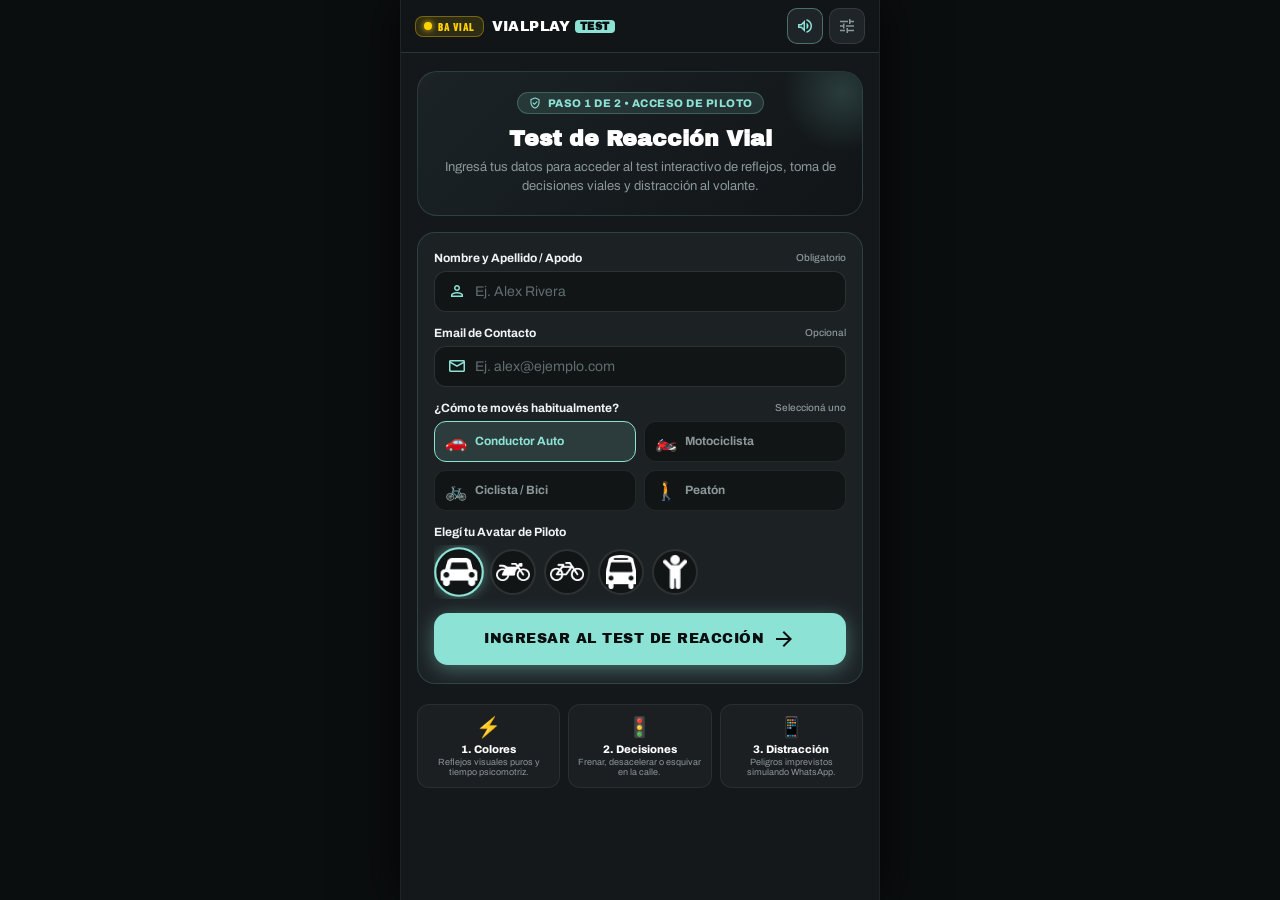
==== index.html @ 7b0d7db2 "feat: Mobile-first app, login screen requirement, and Ruleta Vial reaction test" ====
﻿<!DOCTYPE html>
<html lang="es">
<head>
  <meta charset="UTF-8">
  <meta name="viewport" content="width=device-width, initial-scale=1.0, maximum-scale=1.0, user-scalable=no, viewport-fit=cover">
  <meta name="apple-mobile-web-app-capable" content="yes">
  <meta name="apple-mobile-web-app-status-bar-style" content="black-translucent">
  <meta name="theme-color" content="#0b0e0f">
  <title>VialPlay - Test de Tiempo de Reacción | GCBA</title>
  <meta name="description" content="Test de tiempo de reacción para celulares. Evalúa tus reflejos viales, decisiones y efecto de distracciones con el celular. Seguridad Vial BA.">

  <!-- Google Fonts & Material Symbols -->
  <link rel="preconnect" href="https://fonts.googleapis.com">
  <link rel="preconnect" href="https://fonts.gstatic.com" crossorigin>
  <link href="https://fonts.googleapis.com/css2?family=Archivo+Black&family=Archivo:wght@400;600;700;800;900&family=Barlow+Condensed:wght@700;800;900&display=swap" rel="stylesheet">
  <link href="https://fonts.googleapis.com/css2?family=Material+Symbols+Outlined:opsz,wght,FILL,GRAD@20..48,100..700,0..1,-50..200" rel="stylesheet">

  <link rel="stylesheet" href="style.css">
</head>
<body>

  <!-- MOBILE APP SHELL WRAPPER -->
  <div class="mobile-app-wrapper">

    <!-- INSTITUTIONAL APP HEADER -->
    <header class="app-header">
      <div class="header-inner">
        <!-- Brand & GCBA Indicator -->
        <div class="brand-group">
          <div class="gcba-mini-badge" title="Gobierno de la Ciudad de Buenos Aires">
            <span class="gcba-yellow-dot"></span>
            <span class="gcba-text">BA VIAL</span>
          </div>
          <div class="brand-title">
            <span>VIALPLAY</span>
            <span class="brand-tag">TEST</span>
          </div>
        </div>

        <!-- Header Actions -->
        <div class="header-actions">
          <!-- Player Chip (Visible once logged in) -->
          <div class="player-status-chip" id="header-player-chip" title="Cambiar Piloto / Cerrar Sesión">
            <img src="assets/brand/icon_auto.png" alt="Avatar" class="player-chip-avatar" id="header-player-avatar" onerror="this.src='data:image/svg+xml;utf8,<svg xmlns=\'http://www.w3.org/2000/svg\' viewBox=\'0 0 24 24\' fill=\'%238DE2D6\'><path d=\'M12 12c2.21 0 4-1.79 4-4s-1.79-4-4-4-4 1.79-4 4 1.79 4 4 4zm0 2c-2.67 0-8 1.34-8 4v2h16v-2c0-2.66-5.33-4-8-4z\'/></svg>'">
            <span class="player-chip-name" id="header-player-name">Piloto</span>
            <span class="material-symbols-outlined" style="font-size:14px;color:var(--accent-cyan);">swap_horiz</span>
          </div>

          <!-- Sound Toggle -->
          <button type="button" class="header-icon-btn active-sound" id="btn-toggle-sound" title="Alternar Sonido" aria-label="Alternar Sonido">
            <span class="material-symbols-outlined" id="sound-icon-symbol" style="font-size:20px;">volume_up</span>
          </button>

          <!-- Admin Key Button -->
          <button type="button" class="header-icon-btn" id="btn-open-admin" title="Panel Administrador" aria-label="Panel Administrador">
            <span class="material-symbols-outlined" style="font-size:20px;">tune</span>
          </button>
        </div>
      </div>
    </header>

    <!-- VIEWPORT CONTENT WITH SECTIONS -->
    <main class="screens-viewport">

      <!-- ===============================================================
           SECCIÓN 1: LOGIN Y ACCESO DE PARTICIPANTE
           =============================================================== -->
      <section id="screen-login" class="screen-section active">
        <div class="login-screen-wrap">

          <!-- Hero Presentation Card -->
          <div class="login-hero-card">
            <div class="step-indicator">
              <span class="material-symbols-outlined" style="font-size:14px;">verified_user</span>
              <span>Paso 1 de 2 • Acceso de Piloto</span>
            </div>
            <h1 class="login-title">Test de Reacción Vial</h1>
            <p class="login-subtitle">
              Ingresá tus datos para acceder al test interactivo de reflejos, toma de decisiones viales y distracción al volante.
            </p>
          </div>

          <!-- Login Form Card -->
          <form id="form-login" class="login-form-card" onsubmit="event.preventDefault();">
            <!-- Full Name / Nickname -->
            <div class="input-block">
              <div class="input-label-row">
                <label for="input-player-name">Nombre y Apellido / Apodo</label>
                <span class="input-hint">Obligatorio</span>
              </div>
              <div class="input-box-wrap">
                <span class="material-symbols-outlined">person</span>
                <input type="text" id="input-player-name" class="text-input" placeholder="Ej. Alex Rivera" required maxlength="32" autocomplete="name">
              </div>
            </div>

            <!-- Email or Phone -->
            <div class="input-block">
              <div class="input-label-row">
                <label for="input-player-email">Email de Contacto</label>
                <span class="input-hint">Opcional</span>
              </div>
              <div class="input-box-wrap">
                <span class="material-symbols-outlined">mail</span>
                <input type="email" id="input-player-email" class="text-input" placeholder="Ej. alex@ejemplo.com" autocomplete="email">
              </div>
            </div>

            <!-- Mobility Role Selector -->
            <div class="input-block">
              <div class="input-label-row">
                <span>¿Cómo te movés habitualmente?</span>
                <span class="input-hint">Seleccioná uno</span>
              </div>
              <div class="role-pills-grid" id="role-selector-grid">
                <button type="button" class="role-pill-btn active" data-role="Auto">
                  <span class="role-icon">🚗</span>
                  <span>Conductor Auto</span>
                </button>
                <button type="button" class="role-pill-btn" data-role="Moto">
                  <span class="role-icon">🏍️</span>
                  <span>Motociclista</span>
                </button>
                <button type="button" class="role-pill-btn" data-role="Bici">
                  <span class="role-icon">🚲</span>
                  <span>Ciclista / Bici</span>
                </button>
                <button type="button" class="role-pill-btn" data-role="Peatón">
                  <span class="role-icon">🚶</span>
                  <span>Peatón</span>
                </button>
              </div>
            </div>

            <!-- Avatar Selection -->
            <div class="input-block">
              <div class="input-label-row">
                <span>Elegí tu Avatar de Piloto</span>
              </div>
              <div class="avatar-selection-row" id="avatar-choices-wrap">
                <div class="avatar-choice-btn active" data-avatar="assets/brand/icon_auto.png">
                  <img src="assets/brand/icon_auto.png" alt="Auto" style="filter:brightness(0) invert(1);">
                </div>
                <div class="avatar-choice-btn" data-avatar="assets/brand/icon_moto.png">
                  <img src="assets/brand/icon_moto.png" alt="Moto" style="filter:brightness(0) invert(1);">
                </div>
                <div class="avatar-choice-btn" data-avatar="assets/brand/icon_bici.png">
                  <img src="assets/brand/icon_bici.png" alt="Bici" style="filter:brightness(0) invert(1);">
                </div>
                <div class="avatar-choice-btn" data-avatar="assets/brand/icon_colectivo.png">
                  <img src="assets/brand/icon_colectivo.png" alt="Bus" style="filter:brightness(0) invert(1);">
                </div>
                <div class="avatar-choice-btn" data-avatar="assets/brand/icon_peaton.png">
                  <img src="assets/brand/icon_peaton.png" alt="Peatón" style="filter:brightness(0) invert(1);">
                </div>
              </div>
            </div>

            <!-- Submit CTA -->
            <button type="submit" id="btn-submit-login" class="btn-login-submit">
              <span>INGRESAR AL TEST DE REACCIÓN</span>
              <span class="material-symbols-outlined">arrow_forward</span>
            </button>
          </form>

          <!-- 3 Pedagogical Features Highlight -->
          <div class="login-feature-boxes">
            <div class="feature-box">
              <div class="feat-icon">⚡</div>
              <div class="feat-title">1. Colores</div>
              <div class="feat-desc">Reflejos visuales puros y tiempo psicomotriz.</div>
            </div>
            <div class="feature-box">
              <div class="feat-icon">🚦</div>
              <div class="feat-title">2. Decisiones</div>
              <div class="feat-desc">Frenar, desacelerar o esquivar en la calle.</div>
            </div>
            <div class="feature-box">
              <div class="feat-icon">📱</div>
              <div class="feat-title">3. Distracción</div>
              <div class="feat-desc">Peligros imprevistos simulando WhatsApp.</div>
            </div>
          </div>

        </div>
      </section>

      <!-- ===============================================================
           SECCIÓN 2: TEST DE TIEMPO DE REACCIÓN (SISTEMA DE RULETA VIAL)
           (ACCESO RECIÉN DESPUÉS DE LOGUEARSE)
           =============================================================== -->
      <section id="screen-test" class="screen-section">
        <div class="test-screen-wrap">

          <!-- Active Participant Strip -->
          <div class="active-player-strip">
            <div class="player-info-left">
              <img src="assets/brand/icon_auto.png" alt="Avatar" class="player-avatar-small" id="test-player-avatar">
              <div class="player-meta-block">
                <span class="player-meta-name" id="test-player-name">Alex Rivera</span>
                <span class="player-meta-role" id="test-player-role">Conductor Auto</span>
              </div>
            </div>
            <button type="button" class="btn-change-player" id="btn-logout" title="Cambiar Piloto o Cerrar Sesión">
              <span class="material-symbols-outlined" style="font-size:16px;">logout</span>
              <span>Salir</span>
            </button>
          </div>

          <!-- Level Tabs (3 Levels from Ruleta Vial) -->
          <div class="level-selector-wrap" id="level-selector-wrap">
            <button type="button" class="level-tab-btn active" id="tab-lvl-1" data-level="1">
              <span class="material-symbols-outlined" style="font-size:16px;">palette</span>
              <span>1. Colores</span>
            </button>
            <button type="button" class="level-tab-btn" id="tab-lvl-2" data-level="2">
              <span class="material-symbols-outlined" style="font-size:16px;">traffic</span>
              <span>2. Decisiones</span>
            </button>
            <button type="button" class="level-tab-btn" id="tab-lvl-3" data-level="3">
              <span class="material-symbols-outlined" style="font-size:16px;">smartphone</span>
              <span>3. Distracción</span>
            </button>
          </div>

          <!-- Status Bar & Progress Dots -->
          <div class="status-bar">
            <div class="round-info">
              <span class="round-badge" id="round-badge">ESTÍMULO 1 / 5</span>
              <span id="round-state-text" style="color:var(--text-muted)">Tocá para iniciar</span>
            </div>
            <div class="dots-wrap" id="dots-wrap">
              <!-- Indicators generated dynamically -->
            </div>
          </div>

          <!-- Central Stimulus Arena -->
          <div class="stimulus-card state-idle" id="stimulus-card">
            <!-- Countdown timeout progress fill -->
            <div class="card-timer-bar">
              <div class="card-timer-fill" id="card-timer-fill"></div>
            </div>

            <!-- Simulated WhatsApp / Phone Distraction Popup (Level 3) -->
            <div class="distraction-popup" id="distraction-popup">
              <div class="wa-icon">
                <span class="material-symbols-outlined">chat</span>
              </div>
              <div class="wa-content">
                <div class="wa-sender" id="wa-sender">WhatsApp • Mamá</div>
                <div class="wa-text" id="wa-text">"¿A qué hora llegás? ¡Avisame cuando salgas!"</div>
              </div>
            </div>

            <!-- Category Badge -->
            <div class="stimulus-category-badge" id="stimulus-cat-badge">
              <span class="material-symbols-outlined" style="font-size:15px;">touch_app</span>
              <span id="cat-badge-text">NIVEL 1: REFLEJOS CROMÁTICOS</span>
            </div>

            <!-- Visual Element Wrap (Orb, Sign, Traffic light) -->
            <div class="stimulus-visual-wrap" id="stimulus-visual">
              <div class="color-orb" style="background:#ff1744;box-shadow:0 0 25px #ff1744;"></div>
            </div>

            <!-- Title & Pedagogical Description -->
            <h2 class="stimulus-title" id="stimulus-title">TOCÁ PARA INICIAR</h2>
            <p class="stimulus-desc" id="stimulus-desc">
              Aparecerá un color sorpresa. Presioná el botón correspondiente lo más rápido posible.
            </p>

            <!-- Begin Button -->
            <button type="button" id="btn-start-game-cta" class="btn-start-cta">
              <span class="material-symbols-outlined" style="font-size:18px;">play_arrow</span>
              <span>COMENZAR NIVEL</span>
            </button>

            <!-- Live Millisecond Badge -->
            <div class="live-timer-badge" id="live-timer-badge">
              0.00 s
            </div>

            <!-- Immediate Feedback Message Banner -->
            <div class="feedback-banner" id="feedback-banner">
              <span class="material-symbols-outlined" style="font-size:18px;" id="feedback-icon">check_circle</span>
              <span id="feedback-text">¡Correcto!</span>
            </div>
          </div>

          <!-- 4 Large Mobile Action Buttons -->
          <div class="actions-grid" id="actions-grid">
            <!-- Injected dynamically per level -->
          </div>

          <!-- Final Results Card -->
          <div class="results-card" id="results-card">
            <div style="width:48px;height:48px;border-radius:50%;background:rgba(141,226,214,0.15);display:flex;align-items:center;justify-content:center;color:var(--accent-cyan);">
              <span class="material-symbols-outlined" style="font-size:28px;">military_tech</span>
            </div>

            <div>
              <div class="results-hero-val" id="res-avg-time">0.55 s</div>
              <div class="results-hero-label" id="res-title-mode">Tiempo Promedio de Reacción</div>
            </div>

            <div class="results-stats-grid">
              <div class="stat-mini-box">
                <div class="stat-mini-val" id="res-best-time" style="color:var(--accent-cyan);">0.42 s</div>
                <div class="stat-mini-lbl">Mejor Reacción</div>
              </div>
              <div class="stat-mini-box">
                <div class="stat-mini-val" id="res-accuracy" style="color:var(--accent-green);">5 / 5</div>
                <div class="stat-mini-lbl">Aciertos</div>
              </div>
              <div class="stat-mini-box">
                <div class="stat-mini-val" id="res-blind-dist" style="color:var(--accent-yellow);">6.1 m</div>
                <div class="stat-mini-lbl">Distancia a 40 km/h</div>
              </div>
            </div>

            <div class="results-advice-box">
              <span class="material-symbols-outlined" style="color:var(--accent-yellow);font-size:20px;flex-shrink:0;">lightbulb</span>
              <div id="res-advice-text">
                ¡Gran capacidad de respuesta! Mantener esta concentración en el tránsito urbano previene frenadas imprevistas y siniestros graves.
              </div>
            </div>

            <div class="results-actions-row">
              <button type="button" class="btn-replay-primary" id="btn-replay">
                <span class="material-symbols-outlined" style="font-size:18px;">refresh</span>
                <span>Reintentar Nivel</span>
              </button>
              <button type="button" class="btn-next-level" id="btn-next-level" style="display:none;">
                <span>Siguiente Nivel</span>
                <span class="material-symbols-outlined" style="font-size:18px;">arrow_forward</span>
              </button>
              <button type="button" class="btn-back-hub" id="btn-back-login">
                <span class="material-symbols-outlined" style="font-size:16px;">person</span>
                <span>Cambiar Piloto</span>
              </button>
            </div>
          </div>

          <!-- Blind Distance Traveled Matrix -->
          <div class="distance-matrix-card" id="distance-matrix-card">
            <div class="distance-matrix-header">
              <div class="distance-matrix-title">
                <span class="material-symbols-outlined" style="font-size:16px;color:var(--accent-cyan);">straighten</span>
                <span>Metros a ciegas durante tu reacción</span>
              </div>
              <span class="distance-time-tag" id="distance-time-tag">Ref. 0.75 s</span>
            </div>

            <div class="distance-cols-grid">
              <div class="distance-col-box">
                <span class="dist-speed-lbl dist-speed-tag-40">40 km/h</span>
                <span class="dist-val" id="dist-val-40" style="color:var(--accent-green)">8.3 m</span>
                <span class="dist-sub">Calles / Escuelas</span>
              </div>
              <div class="distance-col-box">
                <span class="dist-speed-lbl dist-speed-tag-60">60 km/h</span>
                <span class="dist-val" id="dist-val-60" style="color:var(--accent-yellow)">12.5 m</span>
                <span class="dist-sub">Avenidas</span>
              </div>
              <div class="distance-col-box">
                <span class="dist-speed-lbl dist-speed-tag-100">100 km/h</span>
                <span class="dist-val" id="dist-val-100" style="color:var(--accent-red)">20.8 m</span>
                <span class="dist-sub">Autopistas</span>
              </div>
            </div>
          </div>

        </div>
      </section>

    </main>

  </div>

  <!-- ===============================================================
       ADMIN MODAL / PANEL
       =============================================================== -->
  <div class="admin-modal-overlay" id="admin-modal">
    <div class="admin-modal-card">
      <div class="modal-header-row">
        <div class="modal-title">
          <span class="material-symbols-outlined" style="color:var(--accent-cyan);">admin_panel_settings</span>
          <span>Panel de Stand Vial</span>
        </div>
        <button type="button" class="header-icon-btn" id="btn-close-admin" title="Cerrar Panel">
          <span class="material-symbols-outlined">close</span>
        </button>
      </div>

      <!-- Password auth view -->
      <div id="admin-auth-view" style="display:flex;flex-direction:column;gap:10px;">
        <p style="font-size:12px;color:var(--text-muted);">Ingresá la clave de operador para ver métricas y exportar:</p>
        <div class="input-box-wrap">
          <span class="material-symbols-outlined">lock</span>
          <input type="password" id="input-admin-pass" class="text-input" placeholder="Clave de acceso">
        </div>
        <button type="button" class="btn-login-submit" id="btn-submit-admin-auth">Acceder</button>
        <div id="admin-auth-error" style="color:var(--accent-red);font-size:11px;display:none;text-align:center;">Clave incorrecta (predeterminada: vial2026)</div>
      </div>

      <!-- Protected Admin Content -->
      <div id="admin-content-view" style="display:none;flex-direction:column;gap:12px;">
        <div class="admin-metrics-row">
          <div class="metric-pill">
            <div class="metric-num" id="admin-stat-total">0</div>
            <div class="metric-tag">Participantes</div>
          </div>
          <div class="metric-pill">
            <div class="metric-num" id="admin-stat-best">0.00s</div>
            <div class="metric-tag">Récord</div>
          </div>
          <div class="metric-pill">
            <div class="metric-num" id="admin-stat-avg">0.00s</div>
            <div class="metric-tag">Promedio</div>
          </div>
        </div>

        <div class="admin-table-wrap">
          <table class="admin-table">
            <thead>
              <tr>
                <th>Piloto</th>
                <th>Rol</th>
                <th>Nivel</th>
                <th>Reac.</th>
                <th>Acierto</th>
              </tr>
            </thead>
            <tbody id="admin-table-body">
              <tr>
                <td colspan="5" style="text-align:center;color:var(--text-muted);padding:14px;">No hay registros aún.</td>
              </tr>
            </tbody>
          </table>
        </div>

        <button type="button" class="btn-admin-action export" id="btn-admin-export">
          <span class="material-symbols-outlined">download</span>
          <span>Exportar a Excel / CSV</span>
        </button>

        <button type="button" class="btn-admin-action" id="btn-admin-clear" style="color:var(--accent-red);border-color:rgba(255,68,68,0.3);">
          <span class="material-symbols-outlined">delete_sweep</span>
          <span>Borrar Historial</span>
        </button>
      </div>

    </div>
  </div>

  <!-- APPLICATION LOGIC -->
  <script src="app.js"></script>
</body>
</html>
---- style.css ----
﻿/* ==========================================================================
   VIAL PLAY - TEST DE TIEMPO DE REACCIÓN
   Mobile-First Stylesheet | Gobierno de la Ciudad de Buenos Aires
   ========================================================================== */

:root {
  --bg: #0b0e0f;
  --surface: #14181a;
  --surface-card: #1c2124;
  --surface-hover: #262c30;
  --surface-border: rgba(141, 226, 214, 0.16);
  --text: #f0f4f5;
  --text-muted: #8c979a;
  --text-dim: #606d70;
  --accent-cyan: #8DE2D6;
  --accent-yellow: #FFC600;
  --accent-red: #FF4444;
  --accent-green: #00E676;
  --accent-blue: #2979FF;
  --accent-amber: #FFA000;
  --accent-purple: #A855F7;
  --font-main: 'Archivo', -apple-system, BlinkMacSystemFont, 'Segoe UI', Roboto, sans-serif;
  --font-display: 'Archivo Black', sans-serif;
  --font-condensed: 'Barlow Condensed', sans-serif;
  --safe-top: env(safe-area-inset-top, 0px);
  --safe-bottom: env(safe-area-inset-bottom, 0px);
}

* {
  box-sizing: border-box;
  margin: 0;
  padding: 0;
  user-select: none;
  -webkit-tap-highlight-color: transparent;
}

html, body {
  width: 100%;
  min-height: 100%;
  background-color: var(--bg);
  color: var(--text);
  font-family: var(--font-main);
  overflow-x: hidden;
  touch-action: manipulation;
}

body {
  display: flex;
  justify-content: center;
  align-items: stretch;
}

/* ==========================================================================
   MOBILE CONTAINER WRAPPER (Smartphone Frame on Desktop, 100% on Mobile)
   ========================================================================== */
.mobile-app-wrapper {
  width: 100%;
  max-width: 480px;
  min-height: 100vh;
  min-height: 100dvh;
  display: flex;
  flex-direction: column;
  background-color: var(--surface);
  position: relative;
  box-shadow: 0 0 50px rgba(0, 0, 0, 0.85);
  border-left: 1px solid rgba(255, 255, 255, 0.05);
  border-right: 1px solid rgba(255, 255, 255, 0.05);
}

/* ==========================================================================
   APP HEADER
   ========================================================================== */
.app-header {
  position: sticky;
  top: 0;
  z-index: 60;
  background: rgba(18, 22, 24, 0.95);
  backdrop-filter: blur(12px);
  -webkit-backdrop-filter: blur(12px);
  border-bottom: 1px solid var(--surface-border);
  padding: calc(8px + var(--safe-top)) 14px 8px;
}

.header-inner {
  display: flex;
  align-items: center;
  justify-content: space-between;
  gap: 10px;
}

.brand-group {
  display: flex;
  align-items: center;
  gap: 8px;
}

.gcba-mini-badge {
  display: flex;
  align-items: center;
  gap: 6px;
  background: rgba(254, 211, 4, 0.12);
  border: 1px solid rgba(254, 211, 4, 0.35);
  border-radius: 8px;
  padding: 3px 8px;
}

.gcba-yellow-dot {
  width: 8px;
  height: 8px;
  background: #FED304;
  border-radius: 50%;
  box-shadow: 0 0 6px #FED304;
}

.gcba-text {
  font-family: var(--font-condensed);
  font-size: 11px;
  font-weight: 800;
  letter-spacing: 0.5px;
  color: #FED304;
  text-transform: uppercase;
}

.brand-title {
  font-family: var(--font-display);
  font-size: 14px;
  letter-spacing: 0.4px;
  color: #ffffff;
  display: flex;
  align-items: center;
  gap: 4px;
}

.brand-tag {
  font-size: 10px;
  background: var(--accent-cyan);
  color: #0b0e0f;
  font-weight: 900;
  padding: 1px 5px;
  border-radius: 4px;
  letter-spacing: 0.5px;
}

.header-actions {
  display: flex;
  align-items: center;
  gap: 6px;
}

.player-status-chip {
  display: none;
  align-items: center;
  gap: 6px;
  background: rgba(141, 226, 214, 0.12);
  border: 1px solid rgba(141, 226, 214, 0.3);
  padding: 4px 10px;
  border-radius: 999px;
  cursor: pointer;
  transition: all 0.2s ease;
}

.player-status-chip:hover {
  background: rgba(141, 226, 214, 0.22);
}

.player-chip-avatar {
  width: 20px;
  height: 20px;
  border-radius: 50%;
  object-fit: contain;
  background: #202628;
}

.player-chip-name {
  font-size: 12px;
  font-weight: 700;
  color: var(--accent-cyan);
  max-width: 90px;
  white-space: nowrap;
  overflow: hidden;
  text-overflow: ellipsis;
}

.header-icon-btn {
  background: #1e2427;
  border: 1px solid rgba(255, 255, 255, 0.1);
  color: var(--text-muted);
  width: 36px;
  height: 36px;
  border-radius: 10px;
  display: inline-flex;
  align-items: center;
  justify-content: center;
  cursor: pointer;
  transition: all 0.15s ease;
}

.header-icon-btn:hover {
  background: #2a3236;
  color: #ffffff;
}

.header-icon-btn.active-sound {
  color: var(--accent-cyan);
  border-color: rgba(141, 226, 214, 0.4);
}

/* ==========================================================================
   SCREENS CONTAINER & SWITCHING
   ========================================================================== */
.screens-viewport {
  flex: 1;
  display: flex;
  flex-direction: column;
  position: relative;
  padding-bottom: var(--safe-bottom);
}

.screen-section {
  display: none;
  flex-direction: column;
  width: 100%;
  animation: fadeIn 0.25s ease-out;
}

.screen-section.active {
  display: flex;
}

@keyframes fadeIn {
  from { opacity: 0; transform: translateY(6px); }
  to { opacity: 1; transform: translateY(0); }
}

/* ==========================================================================
   SCREEN 1: LOGIN / PARTICIPANT REGISTRATION
   ========================================================================== */
.login-screen-wrap {
  padding: 18px 16px 30px;
  display: flex;
  flex-direction: column;
  gap: 16px;
}

.login-hero-card {
  background: linear-gradient(135deg, rgba(29, 36, 39, 0.9) 0%, rgba(17, 21, 23, 0.95) 100%);
  border: 1px solid var(--surface-border);
  border-radius: 20px;
  padding: 20px 18px;
  text-align: center;
  position: relative;
  overflow: hidden;
}

.login-hero-card::after {
  content: '';
  position: absolute;
  top: -40px;
  right: -40px;
  width: 120px;
  height: 120px;
  background: radial-gradient(circle, rgba(141, 226, 214, 0.18) 0%, transparent 70%);
  pointer-events: none;
}

.step-indicator {
  display: inline-flex;
  align-items: center;
  gap: 6px;
  background: rgba(141, 226, 214, 0.12);
  border: 1px solid rgba(141, 226, 214, 0.25);
  color: var(--accent-cyan);
  padding: 3px 10px;
  border-radius: 999px;
  font-size: 11px;
  font-weight: 800;
  text-transform: uppercase;
  letter-spacing: 0.5px;
  margin-bottom: 12px;
}

.login-title {
  font-family: var(--font-display);
  font-size: 22px;
  line-height: 1.2;
  color: #ffffff;
  margin-bottom: 6px;
}

.login-subtitle {
  font-size: 13px;
  color: var(--text-muted);
  line-height: 1.4;
}

/* Login Form */
.login-form-card {
  background: var(--surface-card);
  border: 1px solid var(--surface-border);
  border-radius: 18px;
  padding: 18px 16px;
  display: flex;
  flex-direction: column;
  gap: 14px;
}

.input-block {
  display: flex;
  flex-direction: column;
  gap: 6px;
}

.input-label-row {
  display: flex;
  justify-content: space-between;
  align-items: center;
  font-size: 12px;
  font-weight: 700;
  color: var(--text);
}

.input-hint {
  font-size: 10px;
  color: var(--text-muted);
  font-weight: 500;
}

.input-box-wrap {
  display: flex;
  align-items: center;
  background: #111516;
  border: 1.5px solid rgba(255, 255, 255, 0.12);
  border-radius: 12px;
  padding: 0 12px;
  transition: all 0.2s ease;
}

.input-box-wrap:focus-within {
  border-color: var(--accent-cyan);
  box-shadow: 0 0 14px rgba(141, 226, 214, 0.25);
}

.input-box-wrap .material-symbols-outlined {
  color: var(--accent-cyan);
  font-size: 20px;
  margin-right: 8px;
}

.text-input {
  width: 100%;
  background: transparent;
  border: none;
  color: #ffffff;
  font-family: var(--font-main);
  font-size: 14px;
  padding: 12px 0;
  outline: none;
}

.text-input::placeholder {
  color: var(--text-dim);
}

/* Roles selector */
.role-pills-grid {
  display: grid;
  grid-template-columns: 1fr 1fr;
  gap: 8px;
}

.role-pill-btn {
  display: flex;
  align-items: center;
  gap: 8px;
  background: #111516;
  border: 1.5px solid rgba(255, 255, 255, 0.08);
  border-radius: 12px;
  padding: 9px 10px;
  color: var(--text-muted);
  cursor: pointer;
  transition: all 0.15s ease;
  font-family: var(--font-main);
  font-size: 12px;
  font-weight: 700;
}

.role-pill-btn:hover {
  background: #181d1f;
  color: #ffffff;
}

.role-pill-btn.active {
  background: rgba(141, 226, 214, 0.14);
  border-color: var(--accent-cyan);
  color: var(--accent-cyan);
}

.role-pill-btn .role-icon {
  font-size: 18px;
}

/* Avatar Carousel / Selection */
.avatar-selection-row {
  display: flex;
  gap: 8px;
  overflow-x: auto;
  padding: 4px 2px;
  scrollbar-width: none;
}
.avatar-selection-row::-webkit-scrollbar {
  display: none;
}

.avatar-choice-btn {
  width: 46px;
  height: 46px;
  border-radius: 50%;
  background: #111516;
  border: 2px solid rgba(255, 255, 255, 0.12);
  display: flex;
  align-items: center;
  justify-content: center;
  cursor: pointer;
  flex-shrink: 0;
  transition: all 0.15s ease;
  overflow: hidden;
  padding: 4px;
}

.avatar-choice-btn img {
  width: 100%;
  height: 100%;
  object-fit: contain;
}

.avatar-choice-btn.active {
  border-color: var(--accent-cyan);
  box-shadow: 0 0 12px rgba(141, 226, 214, 0.45);
  transform: scale(1.08);
}

/* Submit CTA */
.btn-login-submit {
  width: 100%;
  background: var(--accent-cyan);
  color: #0b0e0f;
  border: none;
  border-radius: 14px;
  padding: 14px 18px;
  font-family: var(--font-display);
  font-size: 14px;
  letter-spacing: 0.5px;
  text-transform: uppercase;
  cursor: pointer;
  display: flex;
  align-items: center;
  justify-content: center;
  gap: 8px;
  box-shadow: 0 4px 20px rgba(141, 226, 214, 0.4);
  transition: transform 0.1s ease, box-shadow 0.2s ease;
}

.btn-login-submit:active {
  transform: scale(0.98);
}

.login-feature-boxes {
  display: grid;
  grid-template-columns: 1fr 1fr 1fr;
  gap: 8px;
  margin-top: 4px;
}

.feature-box {
  background: rgba(255, 255, 255, 0.03);
  border: 1px solid rgba(255, 255, 255, 0.07);
  border-radius: 12px;
  padding: 10px 8px;
  text-align: center;
}

.feature-box .feat-icon {
  font-size: 20px;
  color: var(--accent-yellow);
  margin-bottom: 4px;
}

.feature-box .feat-title {
  font-size: 11px;
  font-weight: 800;
  color: #ffffff;
  margin-bottom: 2px;
}

.feature-box .feat-desc {
  font-size: 9px;
  color: var(--text-muted);
}

/* ==========================================================================
   SCREEN 2: TEST DE TIEMPO DE REACCIÓN (RULETA VIAL SYSTEM)
   ========================================================================== */
.test-screen-wrap {
  padding: 10px 14px 20px;
  display: flex;
  flex-direction: column;
  gap: 10px;
}

/* Active Player Bar */
.active-player-strip {
  display: flex;
  align-items: center;
  justify-content: space-between;
  background: rgba(29, 34, 36, 0.9);
  border: 1px solid var(--surface-border);
  border-radius: 14px;
  padding: 6px 12px;
}

.player-info-left {
  display: flex;
  align-items: center;
  gap: 8px;
}

.player-avatar-small {
  width: 32px;
  height: 32px;
  border-radius: 50%;
  background: #14181a;
  border: 1.5px solid var(--accent-cyan);
  object-fit: contain;
}

.player-meta-block {
  display: flex;
  flex-direction: column;
}

.player-meta-name {
  font-size: 13px;
  font-weight: 800;
  color: #ffffff;
  line-height: 1.15;
}

.player-meta-role {
  font-size: 10px;
  color: var(--accent-cyan);
  font-weight: 600;
}

.btn-change-player {
  background: transparent;
  border: 1px solid rgba(255, 255, 255, 0.15);
  color: var(--text-muted);
  border-radius: 8px;
  padding: 4px 8px;
  font-size: 11px;
  font-weight: 700;
  cursor: pointer;
  display: flex;
  align-items: center;
  gap: 4px;
  transition: all 0.15s ease;
}

.btn-change-player:hover {
  background: rgba(255, 255, 255, 0.08);
  color: #ffffff;
}

/* Level Tabs */
.level-selector-wrap {
  display: flex;
  background: #121618;
  border: 1px solid var(--surface-border);
  border-radius: 14px;
  padding: 4px;
  gap: 4px;
}

.level-tab-btn {
  flex: 1;
  background: transparent;
  border: none;
  color: var(--text-muted);
  padding: 9px 4px;
  border-radius: 10px;
  font-family: var(--font-condensed);
  font-size: 13px;
  font-weight: 800;
  letter-spacing: 0.4px;
  cursor: pointer;
  display: flex;
  align-items: center;
  justify-content: center;
  gap: 4px;
  transition: all 0.15s ease;
  text-transform: uppercase;
}

.level-tab-btn.active {
  background: var(--accent-cyan);
  color: #0b0e0f;
  box-shadow: 0 2px 10px rgba(141, 226, 214, 0.4);
}

/* Status Bar */
.status-bar {
  display: flex;
  align-items: center;
  justify-content: space-between;
  background: rgba(29, 34, 36, 0.7);
  border: 1px solid var(--surface-border);
  border-radius: 12px;
  padding: 8px 12px;
  font-size: 12px;
  font-weight: 700;
}

.round-info {
  display: flex;
  align-items: center;
  gap: 8px;
  color: #ffffff;
}

.round-badge {
  background: var(--accent-cyan);
  color: #0b0e0f;
  padding: 2px 7px;
  border-radius: 6px;
  font-size: 11px;
  font-weight: 900;
  letter-spacing: 0.4px;
}

.dots-wrap {
  display: flex;
  gap: 5px;
}

.round-dot {
  width: 8px;
  height: 8px;
  border-radius: 50%;
  background: #2a3134;
  transition: all 0.25s ease;
}

.round-dot.done-correct {
  background: var(--accent-green);
  box-shadow: 0 0 6px rgba(0, 230, 118, 0.7);
}

.round-dot.done-wrong {
  background: var(--accent-red);
  box-shadow: 0 0 6px rgba(255, 68, 68, 0.7);
}

.round-dot.active {
  background: var(--accent-yellow);
  box-shadow: 0 0 8px rgba(255, 198, 0, 0.9);
  transform: scale(1.3);
}

/* ==========================================================================
   CENTRAL STIMULUS DISPLAY (ARENA)
   ========================================================================== */
.stimulus-card {
  min-height: 200px;
  background: linear-gradient(180deg, #181d1f 0%, #101415 100%);
  border: 2px solid var(--surface-border);
  border-radius: 18px;
  padding: 16px 14px 14px;
  display: flex;
  flex-direction: column;
  align-items: center;
  justify-content: center;
  text-align: center;
  position: relative;
  overflow: hidden;
  box-shadow: 0 8px 25px rgba(0, 0, 0, 0.5);
  transition: border-color 0.2s ease, box-shadow 0.2s ease, transform 0.15s ease;
}

.card-timer-bar {
  position: absolute;
  top: 0;
  left: 0;
  height: 4px;
  width: 100%;
  background: rgba(255, 255, 255, 0.08);
  overflow: hidden;
}

.card-timer-fill {
  height: 100%;
  width: 100%;
  background: var(--accent-cyan);
  transform-origin: left;
  transform: scaleX(0);
  transition: transform 0.05s linear;
}

.stimulus-card.state-idle {
  border-color: var(--accent-cyan);
  cursor: pointer;
}

.stimulus-card.state-waiting {
  border-color: var(--accent-amber);
  animation: pulse-waiting 1.6s infinite ease-in-out;
}

@keyframes pulse-waiting {
  0%, 100% { box-shadow: 0 0 15px rgba(255, 160, 0, 0.2); }
  50% { box-shadow: 0 0 35px rgba(255, 160, 0, 0.45); }
}

.stimulus-card.state-active {
  border-color: #ffffff;
  box-shadow: 0 0 35px rgba(255, 255, 255, 0.35);
  animation: pop-in 0.15s cubic-bezier(0.175, 0.885, 0.32, 1.275);
}

@keyframes pop-in {
  0% { transform: scale(0.96); }
  100% { transform: scale(1); }
}

.stimulus-card.state-correct {
  border-color: var(--accent-green);
  box-shadow: 0 0 30px rgba(0, 230, 118, 0.45);
}

.stimulus-card.state-wrong {
  border-color: var(--accent-red);
  box-shadow: 0 0 30px rgba(255, 68, 68, 0.45);
}

.stimulus-card.state-early {
  border-color: var(--accent-red);
  box-shadow: 0 0 30px rgba(255, 68, 68, 0.45);
}

/* Category Badge */
.stimulus-category-badge {
  display: inline-flex;
  align-items: center;
  gap: 5px;
  padding: 3px 10px;
  border-radius: 9999px;
  font-size: 11px;
  font-weight: 800;
  text-transform: uppercase;
  letter-spacing: 0.5px;
  margin-bottom: 8px;
  background: rgba(255, 255, 255, 0.08);
  color: var(--text-muted);
}

.cat-color-rojo { background: rgba(255, 68, 68, 0.25); color: #ff6b6b; border: 1px solid #ff4444; }
.cat-color-verde { background: rgba(0, 230, 118, 0.25); color: #00e676; border: 1px solid #00e676; }
.cat-color-amarillo { background: rgba(255, 198, 0, 0.25); color: #ffc600; border: 1px solid #ffc600; }
.cat-color-azul { background: rgba(41, 121, 255, 0.25); color: #82b1ff; border: 1px solid #2979ff; }

.cat-frenar { background: rgba(255, 68, 68, 0.2); color: #ff6b6b; border: 1px solid rgba(255, 68, 68, 0.4); }
.cat-acelerador { background: rgba(255, 160, 0, 0.2); color: #ffb74d; border: 1px solid rgba(255, 160, 0, 0.4); }
.cat-esquivar { background: rgba(168, 85, 247, 0.2); color: #c084fc; border: 1px solid rgba(168, 85, 247, 0.4); }
.cat-omitir { background: rgba(0, 230, 118, 0.2); color: #00e676; border: 1px solid rgba(0, 230, 118, 0.4); }

.stimulus-visual-wrap {
  width: 76px;
  height: 76px;
  display: flex;
  align-items: center;
  justify-content: center;
  margin-bottom: 8px;
  position: relative;
}

/* Graphics: signals and orbs */
.color-orb {
  width: 72px;
  height: 72px;
  border-radius: 50%;
  border: 4px solid #fff;
  box-shadow: 0 0 25px currentColor;
  transition: all 0.15s ease;
}

.sign-pare {
  width: 70px;
  height: 70px;
  background: #D32F2F;
  color: #fff;
  font-family: var(--font-display);
  font-size: 18px;
  letter-spacing: 0.8px;
  display: flex;
  align-items: center;
  justify-content: center;
  clip-path: polygon(30% 0%, 70% 0%, 100% 30%, 100% 70%, 70% 100%, 30% 100%, 0% 70%, 0% 30%);
  border: 3px solid #fff;
  box-shadow: 0 4px 15px rgba(211, 47, 47, 0.6);
}

.sign-preventiva {
  width: 62px;
  height: 62px;
  background: #FFC107;
  color: #121414;
  display: flex;
  align-items: center;
  justify-content: center;
  transform: rotate(45deg);
  border-radius: 6px;
  border: 2px solid #121414;
  box-shadow: 0 4px 15px rgba(255, 193, 7, 0.6);
}
.sign-preventiva > * { transform: rotate(-45deg); }

.sign-informativa {
  width: 66px;
  height: 66px;
  background: #1976D2;
  color: #fff;
  display: flex;
  align-items: center;
  justify-content: center;
  border-radius: 12px;
  border: 2px solid #fff;
  box-shadow: 0 4px 15px rgba(25, 118, 210, 0.6);
}

.sign-maniobra {
  width: 66px;
  height: 66px;
  background: #7B1FA2;
  color: #fff;
  display: flex;
  align-items: center;
  justify-content: center;
  border-radius: 50%;
  border: 2.5px solid #fff;
  box-shadow: 0 4px 15px rgba(123, 31, 162, 0.6);
}

.stimulus-title {
  font-family: var(--font-display);
  font-size: 18px;
  line-height: 1.15;
  letter-spacing: 0.3px;
  text-transform: uppercase;
  margin-bottom: 4px;
}

.stimulus-desc {
  font-size: 12px;
  color: rgba(255, 255, 255, 0.88);
  max-width: 400px;
  line-height: 1.35;
}

/* Distraction popup (Level 3) */
.distraction-popup {
  position: absolute;
  top: 8px;
  left: 10px;
  right: 10px;
  background: rgba(18, 24, 28, 0.96);
  border: 2px solid #25D366;
  border-radius: 12px;
  padding: 8px 12px;
  display: none;
  align-items: center;
  gap: 8px;
  box-shadow: 0 10px 30px rgba(0, 0, 0, 0.8), 0 0 20px rgba(37, 211, 102, 0.4);
  z-index: 20;
  animation: slide-down 0.2s cubic-bezier(0.175, 0.885, 0.32, 1.275);
}

@keyframes slide-down {
  from { transform: translateY(-30px); opacity: 0; }
  to { transform: translateY(0); opacity: 1; }
}

.distraction-popup .wa-icon {
  width: 30px;
  height: 30px;
  background: #25D366;
  color: #fff;
  border-radius: 50%;
  display: flex;
  align-items: center;
  justify-content: center;
  font-size: 18px;
  flex-shrink: 0;
}

.distraction-popup .wa-content {
  text-align: left;
  flex: 1;
}

.distraction-popup .wa-sender {
  font-size: 10px;
  font-weight: 800;
  color: #25D366;
  text-transform: uppercase;
}

.distraction-popup .wa-text {
  font-size: 11px;
  color: #fff;
  font-weight: 600;
}

.live-timer-badge {
  display: none;
  margin-top: 8px;
  background: rgba(0, 0, 0, 0.6);
  border: 1px solid rgba(255, 255, 255, 0.18);
  padding: 3px 12px;
  border-radius: 9999px;
  font-family: var(--font-condensed);
  font-size: 20px;
  font-weight: 800;
  color: var(--accent-cyan);
  letter-spacing: 0.8px;
}

.feedback-banner {
  display: none;
  align-items: center;
  gap: 6px;
  margin-top: 8px;
  padding: 6px 12px;
  border-radius: 10px;
  font-size: 12px;
  font-weight: 700;
}

.feedback-banner.correct {
  background: rgba(0, 230, 118, 0.15);
  border: 1px solid var(--accent-green);
  color: #69f0ae;
}

.feedback-banner.wrong {
  background: rgba(255, 68, 68, 0.15);
  border: 1px solid var(--accent-red);
  color: #ff8a80;
}

.btn-start-cta {
  margin-top: 10px;
  background: var(--accent-cyan);
  color: #0b0e0f;
  font-family: var(--font-display);
  font-size: 13px;
  letter-spacing: 0.5px;
  padding: 9px 20px;
  border: none;
  border-radius: 999px;
  display: inline-flex;
  align-items: center;
  gap: 6px;
  box-shadow: 0 0 20px rgba(141, 226, 214, 0.5);
  cursor: pointer;
}

/* ==========================================================================
   4 MOBILE ACTION BUTTONS GRID
   ========================================================================== */
.actions-grid {
  display: grid;
  grid-template-columns: 1fr 1fr;
  gap: 8px;
  position: relative;
}

.btn-action {
  background: var(--surface-card);
  border: 2px solid transparent;
  border-radius: 16px;
  padding: 12px 10px;
  display: flex;
  flex-direction: column;
  align-items: center;
  justify-content: center;
  gap: 4px;
  cursor: pointer;
  min-height: 80px;
  transition: transform 0.1s ease, filter 0.15s ease, background 0.15s ease;
  position: relative;
  text-align: center;
}

.btn-action:active {
  transform: scale(0.95);
}

.btn-action.disabled {
  opacity: 0.45;
  pointer-events: none;
}

.btn-key-hint {
  position: absolute;
  top: 5px;
  right: 7px;
  font-size: 9px;
  font-weight: 800;
  padding: 1px 4px;
  border-radius: 4px;
  background: rgba(255, 255, 255, 0.08);
  color: var(--text-muted);
}

.btn-action-icon-circle {
  width: 38px;
  height: 38px;
  border-radius: 50%;
  display: flex;
  align-items: center;
  justify-content: center;
  font-size: 20px;
  transition: transform 0.15s ease;
}

.btn-action-title {
  font-family: var(--font-display);
  font-size: 13px;
  letter-spacing: 0.3px;
  text-transform: uppercase;
  line-height: 1.15;
}

.btn-action-sub {
  font-size: 10px;
  color: var(--text-muted);
  line-height: 1.15;
}

/* Level 1 Colors */
.btn-color-rojo {
  background: linear-gradient(180deg, #2a1515 0%, #170d0d 100%);
  border-color: rgba(255, 68, 68, 0.4);
}
.btn-color-rojo .btn-action-icon-circle { background: #ff1744; color: #fff; box-shadow: 0 0 10px rgba(255, 23, 68, 0.5); }
.btn-color-rojo .btn-action-title { color: #ff8a80; }

.btn-color-amarillo {
  background: linear-gradient(180deg, #2b2513 0%, #17140a 100%);
  border-color: rgba(255, 198, 0, 0.4);
}
.btn-color-amarillo .btn-action-icon-circle { background: #ffc107; color: #121414; box-shadow: 0 0 10px rgba(255, 193, 7, 0.5); }
.btn-color-amarillo .btn-action-title { color: #ffd54f; }

.btn-color-verde {
  background: linear-gradient(180deg, #12281a 0%, #0a170f 100%);
  border-color: rgba(0, 230, 118, 0.4);
}
.btn-color-verde .btn-action-icon-circle { background: #00e676; color: #0e1112; box-shadow: 0 0 10px rgba(0, 230, 118, 0.5); }
.btn-color-verde .btn-action-title { color: #69f0ae; }

.btn-color-azul {
  background: linear-gradient(180deg, #131e2e 0%, #0a111b 100%);
  border-color: rgba(41, 121, 255, 0.4);
}
.btn-color-azul .btn-action-icon-circle { background: #2979ff; color: #fff; box-shadow: 0 0 10px rgba(41, 121, 255, 0.5); }
.btn-color-azul .btn-action-title { color: #82b1ff; }

/* Level 2 & 3 Traffic Actions */
.btn-vial-frenar {
  background: linear-gradient(180deg, #261616 0%, #180d0d 100%);
  border-color: rgba(255, 68, 68, 0.4);
}
.btn-vial-frenar .btn-action-icon-circle { background: #ff1744; color: #fff; }
.btn-vial-frenar .btn-action-title { color: #ff8a80; }

.btn-vial-acelerador {
  background: linear-gradient(180deg, #2a2012 0%, #1a130a 100%);
  border-color: rgba(255, 160, 0, 0.4);
}
.btn-vial-acelerador .btn-action-icon-circle { background: #ffa000; color: #121414; }
.btn-vial-acelerador .btn-action-title { color: #ffb74d; }

.btn-vial-esquivar {
  background: linear-gradient(180deg, #221629 0%, #150d1a 100%);
  border-color: rgba(168, 85, 247, 0.4);
}
.btn-vial-esquivar .btn-action-icon-circle { background: #9333ea; color: #fff; }
.btn-vial-esquivar .btn-action-title { color: #d8b4fe; }

.btn-vial-omitir {
  background: linear-gradient(180deg, #11281c 0%, #0c1811 100%);
  border-color: rgba(0, 230, 118, 0.4);
}
.btn-vial-omitir .btn-action-icon-circle { background: #00e676; color: #0b0e0f; }
.btn-vial-omitir .btn-action-title { color: #69f0ae; }

/* Shuffled animation for Level 3 */
.btn-action.shuffled {
  animation: shuffleWiggle 0.4s ease-out;
}

@keyframes shuffleWiggle {
  0% { transform: scale(0.9) rotate(-3deg); }
  50% { transform: scale(1.05) rotate(3deg); }
  100% { transform: scale(1) rotate(0); }
}

.shuffle-hint {
  position: absolute;
  top: 50%;
  left: 50%;
  transform: translate(-50%, -50%);
  background: rgba(255, 68, 68, 0.95);
  color: #ffffff;
  font-family: var(--font-display);
  font-size: 11px;
  letter-spacing: 0.5px;
  padding: 4px 10px;
  border-radius: 999px;
  box-shadow: 0 0 15px rgba(255, 68, 68, 0.6);
  pointer-events: none;
  opacity: 0;
  transition: opacity 0.2s ease;
  z-index: 10;
}
.actions-grid.show-hint .shuffle-hint {
  opacity: 1;
}

/* ==========================================================================
   RESULTS CARD
   ========================================================================== */
.results-card {
  display: none;
  flex-direction: column;
  align-items: center;
  text-align: center;
  background: linear-gradient(180deg, #182023 0%, #101416 100%);
  border: 2px solid var(--accent-cyan);
  border-radius: 20px;
  padding: 20px 16px;
  gap: 12px;
  box-shadow: 0 10px 40px rgba(0, 0, 0, 0.7), 0 0 25px rgba(141, 226, 214, 0.2);
  animation: pop-in 0.3s cubic-bezier(0.175, 0.885, 0.32, 1.275);
}

.results-hero-val {
  font-family: var(--font-condensed);
  font-size: 44px;
  font-weight: 900;
  color: var(--accent-cyan);
  line-height: 1;
  text-shadow: 0 0 20px rgba(141, 226, 214, 0.5);
}

.results-hero-label {
  font-size: 12px;
  color: var(--text-muted);
  text-transform: uppercase;
  letter-spacing: 0.5px;
  font-weight: 700;
}

.results-stats-grid {
  display: grid;
  grid-template-columns: 1fr 1fr 1fr;
  gap: 8px;
  width: 100%;
}

.stat-mini-box {
  background: rgba(0, 0, 0, 0.4);
  border: 1px solid rgba(255, 255, 255, 0.08);
  border-radius: 12px;
  padding: 8px 6px;
  display: flex;
  flex-direction: column;
  align-items: center;
}

.stat-mini-val {
  font-family: var(--font-condensed);
  font-size: 18px;
  font-weight: 800;
  line-height: 1.1;
}

.stat-mini-lbl {
  font-size: 9px;
  color: var(--text-muted);
  margin-top: 2px;
  text-transform: uppercase;
  font-weight: 600;
}

.results-advice-box {
  background: rgba(255, 198, 0, 0.1);
  border: 1px solid rgba(255, 198, 0, 0.3);
  border-radius: 12px;
  padding: 10px 12px;
  font-size: 11px;
  line-height: 1.4;
  color: #fff;
  text-align: left;
  display: flex;
  gap: 8px;
  align-items: flex-start;
}

.results-actions-row {
  display: flex;
  flex-direction: column;
  gap: 8px;
  width: 100%;
  margin-top: 4px;
}

.btn-replay-primary {
  width: 100%;
  background: var(--accent-cyan);
  color: #0b0e0f;
  border: none;
  border-radius: 12px;
  padding: 12px;
  font-family: var(--font-display);
  font-size: 13px;
  cursor: pointer;
  display: flex;
  align-items: center;
  justify-content: center;
  gap: 6px;
}

.btn-next-level {
  width: 100%;
  background: var(--accent-green);
  color: #0b0e0f;
  border: none;
  border-radius: 12px;
  padding: 12px;
  font-family: var(--font-display);
  font-size: 13px;
  cursor: pointer;
  display: inline-flex;
  align-items: center;
  justify-content: center;
  gap: 6px;
}

.btn-back-hub {
  width: 100%;
  background: transparent;
  border: 1px solid rgba(255, 255, 255, 0.15);
  color: var(--text-muted);
  border-radius: 12px;
  padding: 10px;
  font-size: 12px;
  font-weight: 700;
  cursor: pointer;
  text-decoration: none;
  display: flex;
  align-items: center;
  justify-content: center;
  gap: 6px;
}

/* ==========================================================================
   DISTANCE MATRIX CARD
   ========================================================================== */
.distance-matrix-card {
  background: var(--surface-card);
  border: 1px solid var(--surface-border);
  border-radius: 16px;
  padding: 12px 14px;
  display: flex;
  flex-direction: column;
  gap: 8px;
}

.distance-matrix-header {
  display: flex;
  align-items: center;
  justify-content: space-between;
  font-size: 11px;
  color: var(--text-muted);
}

.distance-matrix-title {
  display: flex;
  align-items: center;
  gap: 6px;
  font-weight: 800;
  color: #ffffff;
  text-transform: uppercase;
}

.distance-time-tag {
  background: rgba(141, 226, 214, 0.15);
  color: var(--accent-cyan);
  padding: 1px 6px;
  border-radius: 4px;
  font-weight: 800;
  font-family: var(--font-condensed);
}

.distance-cols-grid {
  display: grid;
  grid-template-columns: 1fr 1fr 1fr;
  gap: 6px;
}

.distance-col-box {
  background: #111516;
  border: 1px solid rgba(255, 255, 255, 0.06);
  border-radius: 10px;
  padding: 8px 6px;
  display: flex;
  flex-direction: column;
  align-items: center;
  text-align: center;
}

.dist-speed-lbl {
  font-size: 10px;
  font-weight: 900;
  font-family: var(--font-condensed);
  padding: 1px 6px;
  border-radius: 4px;
  margin-bottom: 2px;
}
.dist-speed-tag-40 { background: rgba(0, 230, 118, 0.2); color: #00e676; }
.dist-speed-tag-60 { background: rgba(255, 198, 0, 0.2); color: #ffc600; }
.dist-speed-tag-100 { background: rgba(255, 68, 68, 0.2); color: #ff5252; }

.dist-val {
  font-family: var(--font-condensed);
  font-size: 18px;
  font-weight: 800;
}

.dist-sub {
  font-size: 8px;
  color: var(--text-muted);
  margin-top: 1px;
}

/* ==========================================================================
   ADMIN MODAL
   ========================================================================== */
.admin-modal-overlay {
  position: fixed;
  inset: 0;
  background: rgba(0, 0, 0, 0.85);
  backdrop-filter: blur(8px);
  -webkit-backdrop-filter: blur(8px);
  z-index: 100;
  display: none;
  align-items: center;
  justify-content: center;
  padding: 16px;
}

.admin-modal-overlay.active {
  display: flex;
}

.admin-modal-card {
  width: 100%;
  max-width: 440px;
  background: var(--surface-card);
  border: 1px solid var(--surface-border);
  border-radius: 20px;
  padding: 20px 18px;
  display: flex;
  flex-direction: column;
  gap: 14px;
  max-height: 90vh;
  overflow-y: auto;
  box-shadow: 0 10px 40px rgba(0, 0, 0, 0.8);
}

.modal-header-row {
  display: flex;
  align-items: center;
  justify-content: space-between;
}

.modal-title {
  font-family: var(--font-display);
  font-size: 16px;
  color: #fff;
  display: flex;
  align-items: center;
  gap: 6px;
}

.admin-metrics-row {
  display: grid;
  grid-template-columns: 1fr 1fr 1fr;
  gap: 6px;
}

.metric-pill {
  background: #111516;
  border: 1px solid rgba(255, 255, 255, 0.08);
  border-radius: 10px;
  padding: 8px 6px;
  text-align: center;
}

.metric-num {
  font-family: var(--font-condensed);
  font-size: 18px;
  font-weight: 800;
  color: var(--accent-cyan);
}

.metric-tag {
  font-size: 9px;
  color: var(--text-muted);
  text-transform: uppercase;
}

.admin-table-wrap {
  max-height: 200px;
  overflow-y: auto;
  background: #111516;
  border-radius: 10px;
  border: 1px solid rgba(255, 255, 255, 0.06);
}

.admin-table {
  width: 100%;
  border-collapse: collapse;
  font-size: 11px;
}

.admin-table th {
  position: sticky;
  top: 0;
  background: #191f22;
  color: var(--accent-cyan);
  padding: 6px 8px;
  text-align: left;
  font-weight: 800;
  font-size: 10px;
}

.admin-table td {
  padding: 6px 8px;
  border-top: 1px solid rgba(255, 255, 255, 0.04);
  color: #ffffff;
}

.btn-admin-action {
  background: #242c30;
  border: 1px solid rgba(255, 255, 255, 0.12);
  color: #fff;
  border-radius: 10px;
  padding: 10px;
  font-size: 12px;
  font-weight: 700;
  cursor: pointer;
  display: flex;
  align-items: center;
  justify-content: center;
  gap: 6px;
}

.btn-admin-action.export {
  background: rgba(0, 230, 118, 0.15);
  border-color: var(--accent-green);
  color: #69f0ae;
}
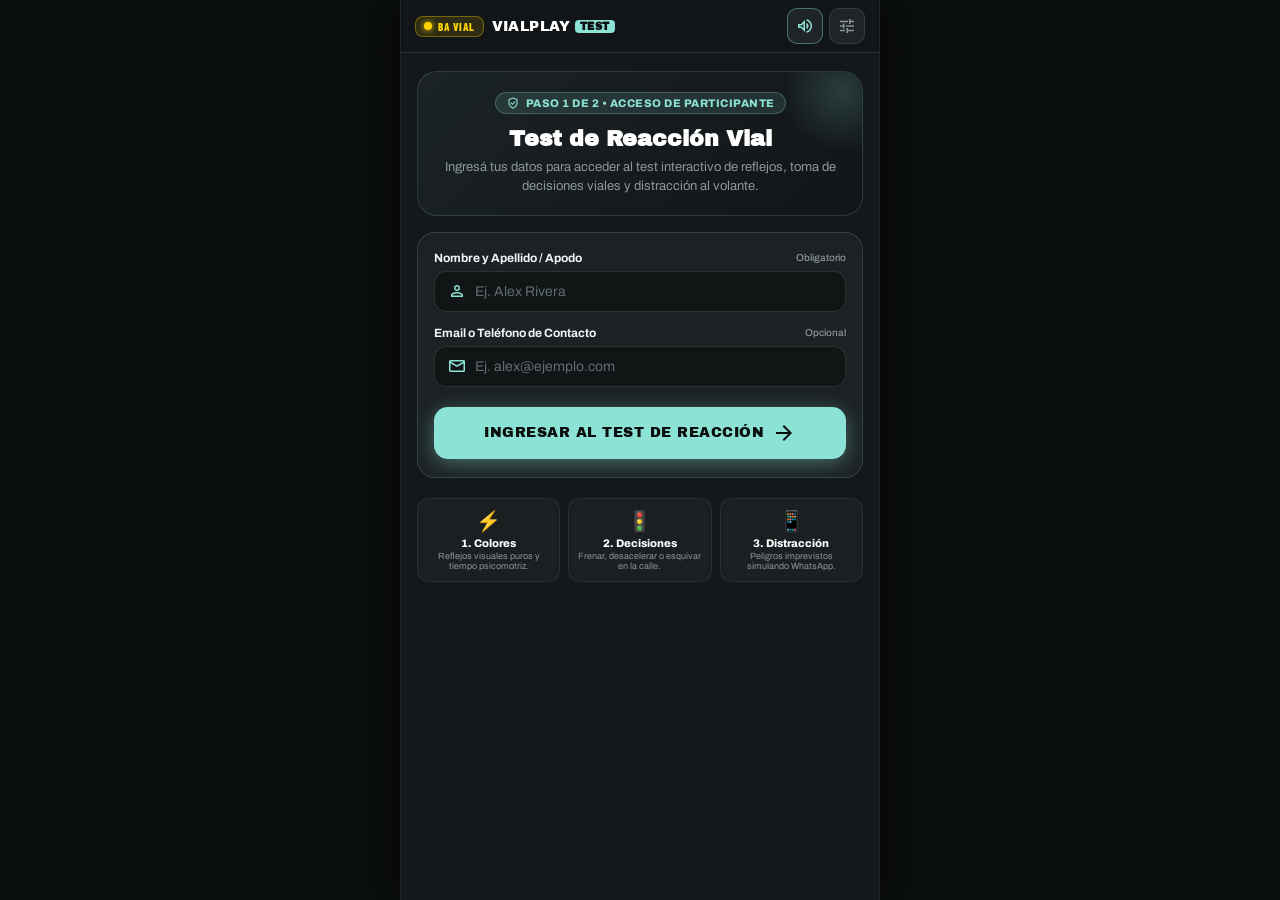
==== commit 762ca779: "refactor: Remove mobility role and avatar selection from login form" ====
--- a/index.html
+++ b/index.html
@@ -40,9 +40,9 @@
         <!-- Header Actions -->
         <div class="header-actions">
           <!-- Player Chip (Visible once logged in) -->
-          <div class="player-status-chip" id="header-player-chip" title="Cambiar Piloto / Cerrar Sesión">
-            <img src="assets/brand/icon_auto.png" alt="Avatar" class="player-chip-avatar" id="header-player-avatar" onerror="this.src='data:image/svg+xml;utf8,<svg xmlns=\'http://www.w3.org/2000/svg\' viewBox=\'0 0 24 24\' fill=\'%238DE2D6\'><path d=\'M12 12c2.21 0 4-1.79 4-4s-1.79-4-4-4-4 1.79-4 4 1.79 4 4 4zm0 2c-2.67 0-8 1.34-8 4v2h16v-2c0-2.66-5.33-4-8-4z\'/></svg>'">
-            <span class="player-chip-name" id="header-player-name">Piloto</span>
+          <div class="player-status-chip" id="header-player-chip" title="Cambiar Participante / Cerrar Sesión">
+            <span class="material-symbols-outlined" style="font-size:18px;color:var(--accent-cyan);">person</span>
+            <span class="player-chip-name" id="header-player-name">Participante</span>
             <span class="material-symbols-outlined" style="font-size:14px;color:var(--accent-cyan);">swap_horiz</span>
           </div>
 
@@ -72,7 +72,7 @@
           <div class="login-hero-card">
             <div class="step-indicator">
               <span class="material-symbols-outlined" style="font-size:14px;">verified_user</span>
-              <span>Paso 1 de 2 • Acceso de Piloto</span>
+              <span>Paso 1 de 2 • Acceso de Participante</span>
             </div>
             <h1 class="login-title">Test de Reacción Vial</h1>
             <p class="login-subtitle">
@@ -97,7 +97,7 @@
             <!-- Email or Phone -->
             <div class="input-block">
               <div class="input-label-row">
-                <label for="input-player-email">Email de Contacto</label>
+                <label for="input-player-email">Email o Teléfono de Contacto</label>
                 <span class="input-hint">Opcional</span>
               </div>
               <div class="input-box-wrap">
@@ -106,58 +106,8 @@
               </div>
             </div>
 
-            <!-- Mobility Role Selector -->
-            <div class="input-block">
-              <div class="input-label-row">
-                <span>¿Cómo te movés habitualmente?</span>
-                <span class="input-hint">Seleccioná uno</span>
-              </div>
-              <div class="role-pills-grid" id="role-selector-grid">
-                <button type="button" class="role-pill-btn active" data-role="Auto">
-                  <span class="role-icon">🚗</span>
-                  <span>Conductor Auto</span>
-                </button>
-                <button type="button" class="role-pill-btn" data-role="Moto">
-                  <span class="role-icon">🏍️</span>
-                  <span>Motociclista</span>
-                </button>
-                <button type="button" class="role-pill-btn" data-role="Bici">
-                  <span class="role-icon">🚲</span>
-                  <span>Ciclista / Bici</span>
-                </button>
-                <button type="button" class="role-pill-btn" data-role="Peatón">
-                  <span class="role-icon">🚶</span>
-                  <span>Peatón</span>
-                </button>
-              </div>
-            </div>
-
-            <!-- Avatar Selection -->
-            <div class="input-block">
-              <div class="input-label-row">
-                <span>Elegí tu Avatar de Piloto</span>
-              </div>
-              <div class="avatar-selection-row" id="avatar-choices-wrap">
-                <div class="avatar-choice-btn active" data-avatar="assets/brand/icon_auto.png">
-                  <img src="assets/brand/icon_auto.png" alt="Auto" style="filter:brightness(0) invert(1);">
-                </div>
-                <div class="avatar-choice-btn" data-avatar="assets/brand/icon_moto.png">
-                  <img src="assets/brand/icon_moto.png" alt="Moto" style="filter:brightness(0) invert(1);">
-                </div>
-                <div class="avatar-choice-btn" data-avatar="assets/brand/icon_bici.png">
-                  <img src="assets/brand/icon_bici.png" alt="Bici" style="filter:brightness(0) invert(1);">
-                </div>
-                <div class="avatar-choice-btn" data-avatar="assets/brand/icon_colectivo.png">
-                  <img src="assets/brand/icon_colectivo.png" alt="Bus" style="filter:brightness(0) invert(1);">
-                </div>
-                <div class="avatar-choice-btn" data-avatar="assets/brand/icon_peaton.png">
-                  <img src="assets/brand/icon_peaton.png" alt="Peatón" style="filter:brightness(0) invert(1);">
-                </div>
-              </div>
-            </div>
-
             <!-- Submit CTA -->
-            <button type="submit" id="btn-submit-login" class="btn-login-submit">
+            <button type="submit" id="btn-submit-login" class="btn-login-submit" style="margin-top:6px;">
               <span>INGRESAR AL TEST DE REACCIÓN</span>
               <span class="material-symbols-outlined">arrow_forward</span>
             </button>
@@ -195,13 +145,15 @@
           <!-- Active Participant Strip -->
           <div class="active-player-strip">
             <div class="player-info-left">
-              <img src="assets/brand/icon_auto.png" alt="Avatar" class="player-avatar-small" id="test-player-avatar">
+              <div style="width:34px;height:34px;border-radius:50%;background:#1b2225;border:1.5px solid var(--accent-cyan);display:flex;align-items:center;justify-content:center;color:var(--accent-cyan);">
+                <span class="material-symbols-outlined" style="font-size:20px;">person</span>
+              </div>
               <div class="player-meta-block">
                 <span class="player-meta-name" id="test-player-name">Alex Rivera</span>
-                <span class="player-meta-role" id="test-player-role">Conductor Auto</span>
-              </div>
-            </div>
-            <button type="button" class="btn-change-player" id="btn-logout" title="Cambiar Piloto o Cerrar Sesión">
+                <span class="player-meta-role" id="test-player-role">Participante</span>
+              </div>
+            </div>
+            <button type="button" class="btn-change-player" id="btn-logout" title="Cambiar Participante o Cerrar Sesión">
               <span class="material-symbols-outlined" style="font-size:16px;">logout</span>
               <span>Salir</span>
             </button>
@@ -336,7 +288,7 @@
               </button>
               <button type="button" class="btn-back-hub" id="btn-back-login">
                 <span class="material-symbols-outlined" style="font-size:16px;">person</span>
-                <span>Cambiar Piloto</span>
+                <span>Cambiar Participante</span>
               </button>
             </div>
           </div>
@@ -424,8 +376,8 @@
           <table class="admin-table">
             <thead>
               <tr>
-                <th>Piloto</th>
-                <th>Rol</th>
+                <th>Participante</th>
+                <th>Email</th>
                 <th>Nivel</th>
                 <th>Reac.</th>
                 <th>Acierto</th>
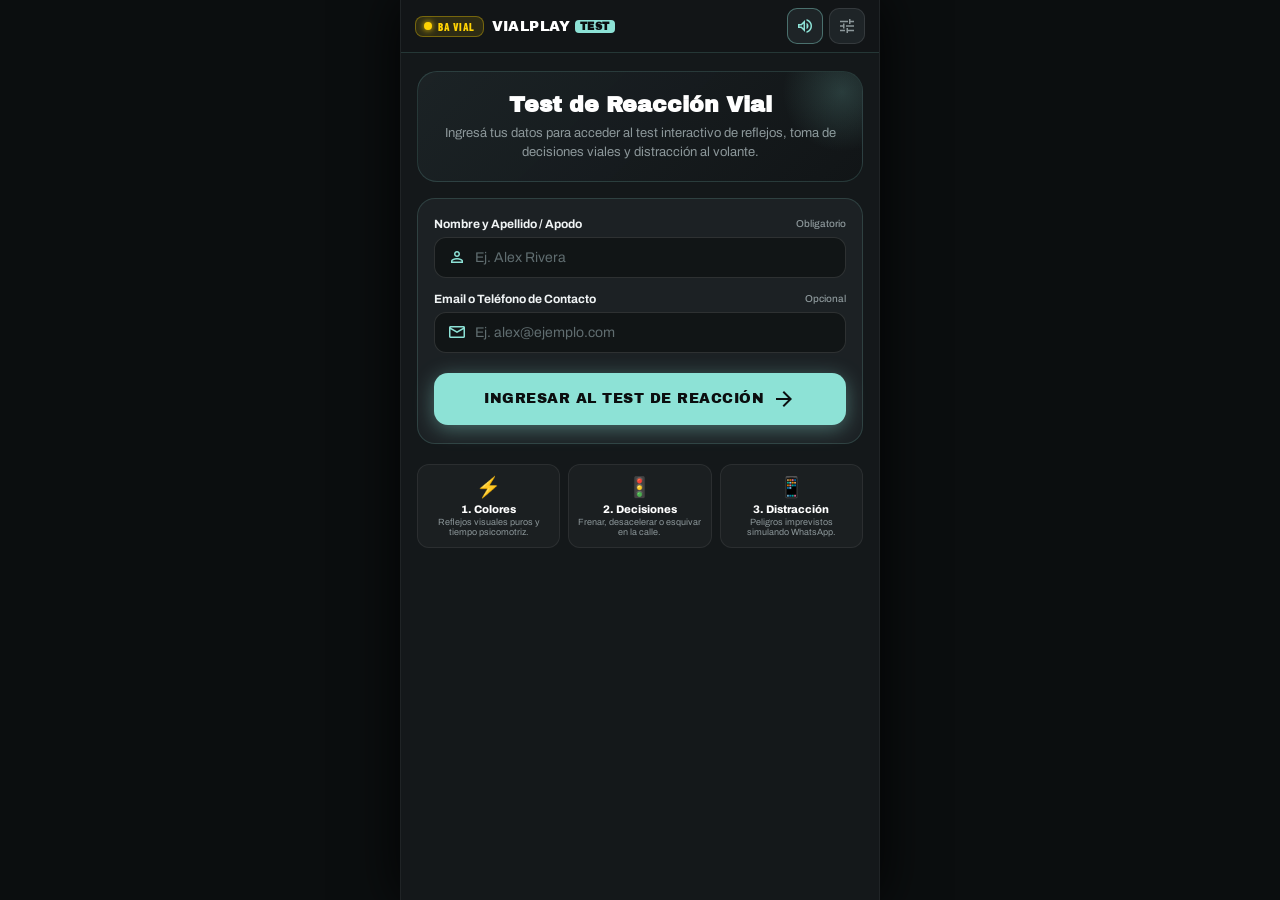
==== commit abd7db50: "refactor: Remove step indicator pill and redundant active player strip" ====
--- a/index.html
+++ b/index.html
@@ -70,10 +70,6 @@
 
           <!-- Hero Presentation Card -->
           <div class="login-hero-card">
-            <div class="step-indicator">
-              <span class="material-symbols-outlined" style="font-size:14px;">verified_user</span>
-              <span>Paso 1 de 2 • Acceso de Participante</span>
-            </div>
             <h1 class="login-title">Test de Reacción Vial</h1>
             <p class="login-subtitle">
               Ingresá tus datos para acceder al test interactivo de reflejos, toma de decisiones viales y distracción al volante.
@@ -141,23 +137,6 @@
            =============================================================== -->
       <section id="screen-test" class="screen-section">
         <div class="test-screen-wrap">
-
-          <!-- Active Participant Strip -->
-          <div class="active-player-strip">
-            <div class="player-info-left">
-              <div style="width:34px;height:34px;border-radius:50%;background:#1b2225;border:1.5px solid var(--accent-cyan);display:flex;align-items:center;justify-content:center;color:var(--accent-cyan);">
-                <span class="material-symbols-outlined" style="font-size:20px;">person</span>
-              </div>
-              <div class="player-meta-block">
-                <span class="player-meta-name" id="test-player-name">Alex Rivera</span>
-                <span class="player-meta-role" id="test-player-role">Participante</span>
-              </div>
-            </div>
-            <button type="button" class="btn-change-player" id="btn-logout" title="Cambiar Participante o Cerrar Sesión">
-              <span class="material-symbols-outlined" style="font-size:16px;">logout</span>
-              <span>Salir</span>
-            </button>
-          </div>
 
           <!-- Level Tabs (3 Levels from Ruleta Vial) -->
           <div class="level-selector-wrap" id="level-selector-wrap">
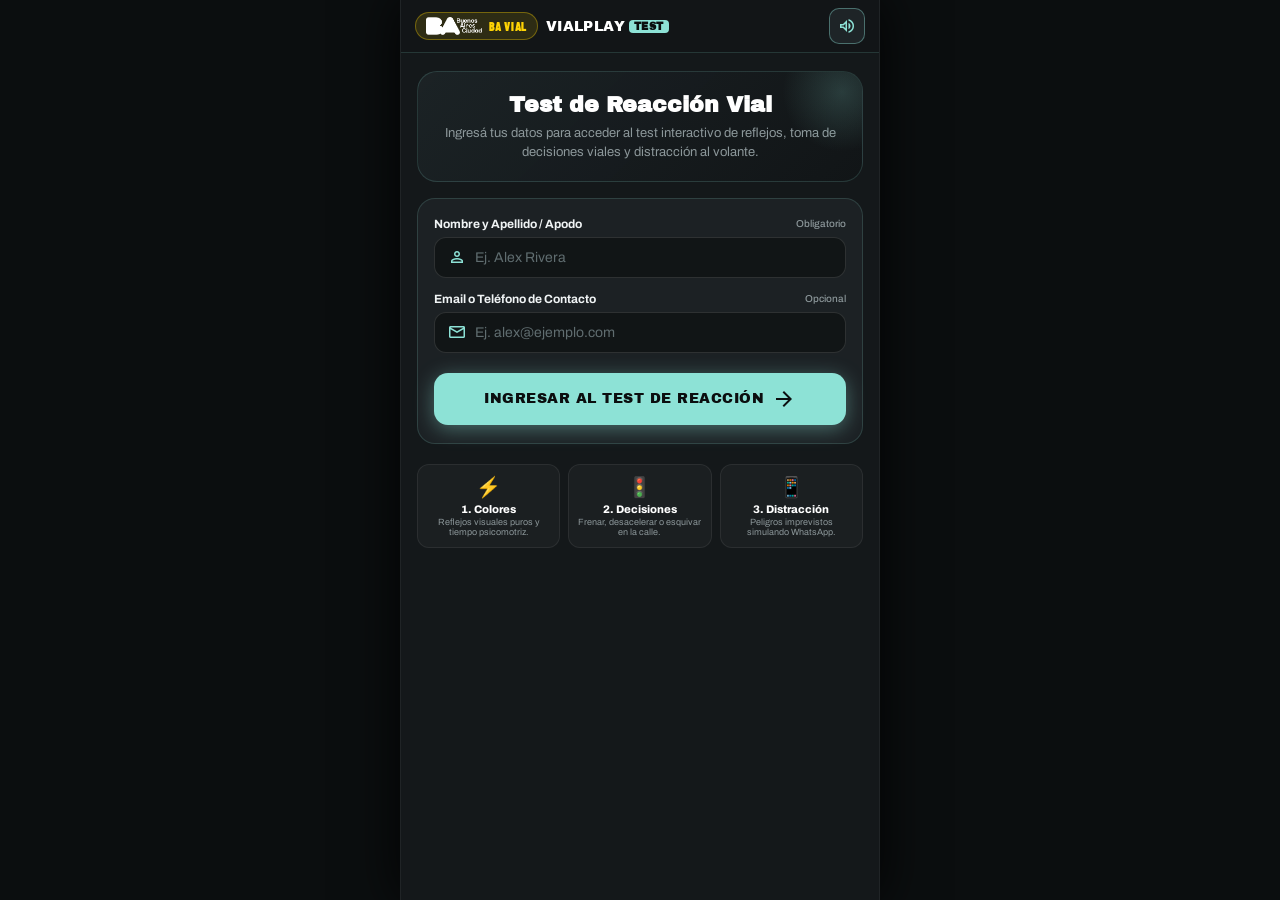
==== commit 84fbeb68: "feat: Replace admin button with Ctrl+A shortcut and add official BA logo to BA VIAL badge" ====
--- a/index.html
+++ b/index.html
@@ -27,8 +27,8 @@
       <div class="header-inner">
         <!-- Brand & GCBA Indicator -->
         <div class="brand-group">
-          <div class="gcba-mini-badge" title="Gobierno de la Ciudad de Buenos Aires">
-            <span class="gcba-yellow-dot"></span>
+          <div class="gcba-mini-badge" id="gcba-badge" title="Gobierno de la Ciudad de Buenos Aires">
+            <img src="assets/brand/logo_ba.png" alt="BA Ciudad" class="ba-logo-img">
             <span class="gcba-text">BA VIAL</span>
           </div>
           <div class="brand-title">
@@ -51,10 +51,7 @@
             <span class="material-symbols-outlined" id="sound-icon-symbol" style="font-size:20px;">volume_up</span>
           </button>
 
-          <!-- Admin Key Button -->
-          <button type="button" class="header-icon-btn" id="btn-open-admin" title="Panel Administrador" aria-label="Panel Administrador">
-            <span class="material-symbols-outlined" style="font-size:20px;">tune</span>
-          </button>
+
         </div>
       </div>
     </header>
--- a/style.css
+++ b/style.css
@@ -97,26 +97,31 @@
 .gcba-mini-badge {
   display: flex;
   align-items: center;
-  gap: 6px;
+  gap: 7px;
   background: rgba(254, 211, 4, 0.12);
   border: 1px solid rgba(254, 211, 4, 0.35);
-  border-radius: 8px;
-  padding: 3px 8px;
-}
-
-.gcba-yellow-dot {
-  width: 8px;
-  height: 8px;
-  background: #FED304;
-  border-radius: 50%;
-  box-shadow: 0 0 6px #FED304;
+  border-radius: 999px;
+  padding: 4px 10px;
+  cursor: pointer;
+  transition: background 0.15s ease;
+}
+
+.gcba-mini-badge:hover {
+  background: rgba(254, 211, 4, 0.2);
+}
+
+.ba-logo-img {
+  height: 18px;
+  width: auto;
+  object-fit: contain;
+  filter: brightness(0) invert(1);
 }
 
 .gcba-text {
   font-family: var(--font-condensed);
-  font-size: 11px;
-  font-weight: 800;
-  letter-spacing: 0.5px;
+  font-size: 12px;
+  font-weight: 900;
+  letter-spacing: 0.6px;
   color: #FED304;
   text-transform: uppercase;
 }
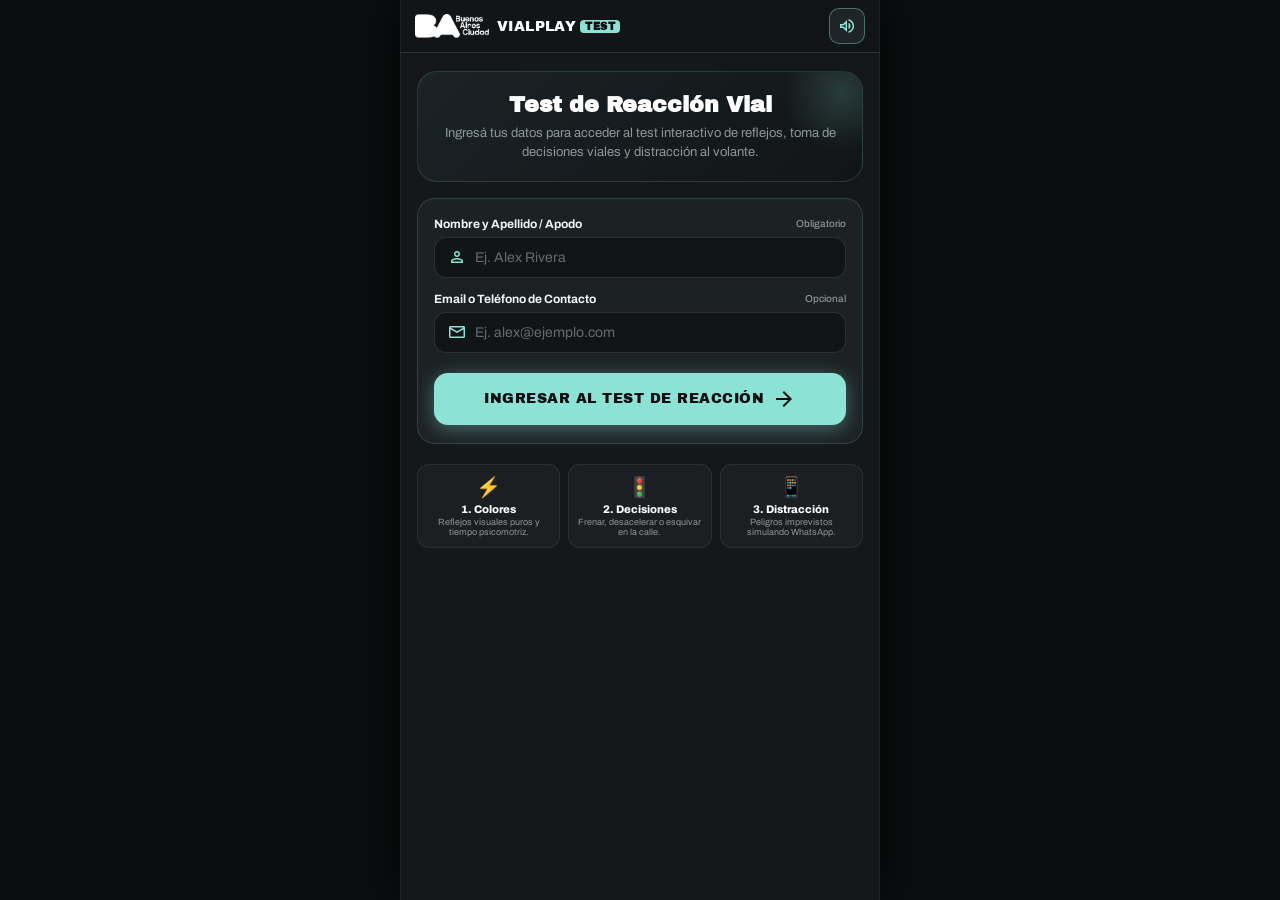
==== commit 83829c00: "refactor: Remove BA VIAL badge and display official BA logo directly next to VIALPLAY" ====
--- a/index.html
+++ b/index.html
@@ -25,12 +25,9 @@
     <!-- INSTITUTIONAL APP HEADER -->
     <header class="app-header">
       <div class="header-inner">
-        <!-- Brand & GCBA Indicator -->
-        <div class="brand-group">
-          <div class="gcba-mini-badge" id="gcba-badge" title="Gobierno de la Ciudad de Buenos Aires">
-            <img src="assets/brand/logo_ba.png" alt="BA Ciudad" class="ba-logo-img">
-            <span class="gcba-text">BA VIAL</span>
-          </div>
+        <!-- Brand & Logo BA -->
+        <div class="brand-group" id="header-brand-block" title="VialPlay">
+          <img src="assets/brand/logo_ba.png" alt="BA Ciudad" class="brand-logo" onerror="this.style.display='none'">
           <div class="brand-title">
             <span>VIALPLAY</span>
             <span class="brand-tag">TEST</span>
--- a/style.css
+++ b/style.css
@@ -94,36 +94,11 @@
   gap: 8px;
 }
 
-.gcba-mini-badge {
-  display: flex;
-  align-items: center;
-  gap: 7px;
-  background: rgba(254, 211, 4, 0.12);
-  border: 1px solid rgba(254, 211, 4, 0.35);
-  border-radius: 999px;
-  padding: 4px 10px;
-  cursor: pointer;
-  transition: background 0.15s ease;
-}
-
-.gcba-mini-badge:hover {
-  background: rgba(254, 211, 4, 0.2);
-}
-
-.ba-logo-img {
-  height: 18px;
+.brand-logo {
+  height: 24px;
   width: auto;
   object-fit: contain;
   filter: brightness(0) invert(1);
-}
-
-.gcba-text {
-  font-family: var(--font-condensed);
-  font-size: 12px;
-  font-weight: 900;
-  letter-spacing: 0.6px;
-  color: #FED304;
-  text-transform: uppercase;
 }
 
 .brand-title {
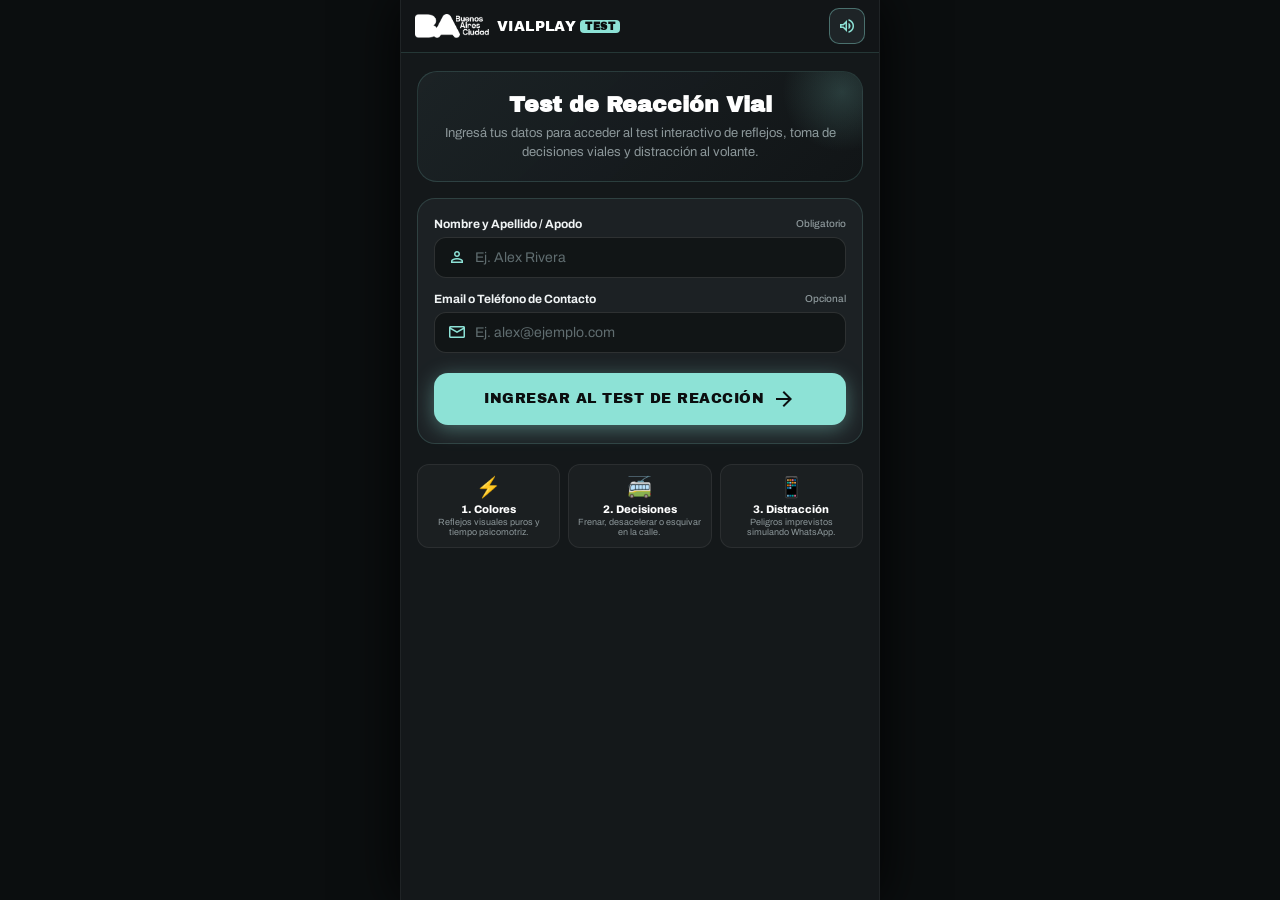
==== commit 7bd0c0fd: "fix: Corregir caracteres especiales y mojibake con entidades HTML y escapes Unicode" ====
--- a/index.html
+++ b/index.html
@@ -6,8 +6,8 @@
   <meta name="apple-mobile-web-app-capable" content="yes">
   <meta name="apple-mobile-web-app-status-bar-style" content="black-translucent">
   <meta name="theme-color" content="#0b0e0f">
-  <title>VialPlay - Test de Tiempo de Reacción | GCBA</title>
-  <meta name="description" content="Test de tiempo de reacción para celulares. Evalúa tus reflejos viales, decisiones y efecto de distracciones con el celular. Seguridad Vial BA.">
+  <title>VialPlay - Test de Tiempo de Reacci&oacute;n | GCBA</title>
+  <meta name="description" content="Test de tiempo de reacci&oacute;n para celulares. Eval&uacute;a tus reflejos viales, decisiones y efecto de distracciones con el celular. Seguridad Vial BA.">
 
   <!-- Google Fonts & Material Symbols -->
   <link rel="preconnect" href="https://fonts.googleapis.com">
@@ -37,7 +37,7 @@
         <!-- Header Actions -->
         <div class="header-actions">
           <!-- Player Chip (Visible once logged in) -->
-          <div class="player-status-chip" id="header-player-chip" title="Cambiar Participante / Cerrar Sesión">
+          <div class="player-status-chip" id="header-player-chip" title="Cambiar Participante / Cerrar Sesi&oacute;n">
             <span class="material-symbols-outlined" style="font-size:18px;color:var(--accent-cyan);">person</span>
             <span class="player-chip-name" id="header-player-name">Participante</span>
             <span class="material-symbols-outlined" style="font-size:14px;color:var(--accent-cyan);">swap_horiz</span>
@@ -47,8 +47,6 @@
           <button type="button" class="header-icon-btn active-sound" id="btn-toggle-sound" title="Alternar Sonido" aria-label="Alternar Sonido">
             <span class="material-symbols-outlined" id="sound-icon-symbol" style="font-size:20px;">volume_up</span>
           </button>
-
-
         </div>
       </div>
     </header>
@@ -57,16 +55,16 @@
     <main class="screens-viewport">
 
       <!-- ===============================================================
-           SECCIÓN 1: LOGIN Y ACCESO DE PARTICIPANTE
+           SECCION 1: LOGIN Y ACCESO DE PARTICIPANTE
            =============================================================== -->
       <section id="screen-login" class="screen-section active">
         <div class="login-screen-wrap">
 
           <!-- Hero Presentation Card -->
           <div class="login-hero-card">
-            <h1 class="login-title">Test de Reacción Vial</h1>
+            <h1 class="login-title">Test de Reacci&oacute;n Vial</h1>
             <p class="login-subtitle">
-              Ingresá tus datos para acceder al test interactivo de reflejos, toma de decisiones viales y distracción al volante.
+              Ingres&aacute; tus datos para acceder al test interactivo de reflejos, toma de decisiones viales y distracci&oacute;n al volante.
             </p>
           </div>
 
@@ -87,7 +85,7 @@
             <!-- Email or Phone -->
             <div class="input-block">
               <div class="input-label-row">
-                <label for="input-player-email">Email o Teléfono de Contacto</label>
+                <label for="input-player-email">Email o Tel&eacute;fono de Contacto</label>
                 <span class="input-hint">Opcional</span>
               </div>
               <div class="input-box-wrap">
@@ -98,7 +96,7 @@
 
             <!-- Submit CTA -->
             <button type="submit" id="btn-submit-login" class="btn-login-submit" style="margin-top:6px;">
-              <span>INGRESAR AL TEST DE REACCIÓN</span>
+              <span>INGRESAR AL TEST DE REACCI&Oacute;N</span>
               <span class="material-symbols-outlined">arrow_forward</span>
             </button>
           </form>
@@ -106,18 +104,18 @@
           <!-- 3 Pedagogical Features Highlight -->
           <div class="login-feature-boxes">
             <div class="feature-box">
-              <div class="feat-icon">⚡</div>
+              <div class="feat-icon">&#9889;</div>
               <div class="feat-title">1. Colores</div>
               <div class="feat-desc">Reflejos visuales puros y tiempo psicomotriz.</div>
             </div>
             <div class="feature-box">
-              <div class="feat-icon">🚦</div>
+              <div class="feat-icon">&#128654;</div>
               <div class="feat-title">2. Decisiones</div>
               <div class="feat-desc">Frenar, desacelerar o esquivar en la calle.</div>
             </div>
             <div class="feature-box">
-              <div class="feat-icon">📱</div>
-              <div class="feat-title">3. Distracción</div>
+              <div class="feat-icon">&#128241;</div>
+              <div class="feat-title">3. Distracci&oacute;n</div>
               <div class="feat-desc">Peligros imprevistos simulando WhatsApp.</div>
             </div>
           </div>
@@ -126,8 +124,8 @@
       </section>
 
       <!-- ===============================================================
-           SECCIÓN 2: TEST DE TIEMPO DE REACCIÓN (SISTEMA DE RULETA VIAL)
-           (ACCESO RECIÉN DESPUÉS DE LOGUEARSE)
+           SECCION 2: TEST DE TIEMPO DE REACCION (SISTEMA DE RULETA VIAL)
+           (ACCESO RECIEN DESPUES DE LOGUEARSE)
            =============================================================== -->
       <section id="screen-test" class="screen-section">
         <div class="test-screen-wrap">
@@ -144,15 +142,15 @@
             </button>
             <button type="button" class="level-tab-btn" id="tab-lvl-3" data-level="3">
               <span class="material-symbols-outlined" style="font-size:16px;">smartphone</span>
-              <span>3. Distracción</span>
+              <span>3. Distracci&oacute;n</span>
             </button>
           </div>
 
           <!-- Status Bar & Progress Dots -->
           <div class="status-bar">
             <div class="round-info">
-              <span class="round-badge" id="round-badge">ESTÍMULO 1 / 5</span>
-              <span id="round-state-text" style="color:var(--text-muted)">Tocá para iniciar</span>
+              <span class="round-badge" id="round-badge">EST&Iacute;MULO 1 / 5</span>
+              <span id="round-state-text" style="color:var(--text-muted)">Toc&aacute; para iniciar</span>
             </div>
             <div class="dots-wrap" id="dots-wrap">
               <!-- Indicators generated dynamically -->
@@ -172,15 +170,15 @@
                 <span class="material-symbols-outlined">chat</span>
               </div>
               <div class="wa-content">
-                <div class="wa-sender" id="wa-sender">WhatsApp • Mamá</div>
-                <div class="wa-text" id="wa-text">"¿A qué hora llegás? ¡Avisame cuando salgas!"</div>
+                <div class="wa-sender" id="wa-sender">WhatsApp &bull; Mam&aacute;</div>
+                <div class="wa-text" id="wa-text">&quot;&iquest;A qu&eacute; hora lleg&aacute;s? &iexcl;Avisame cuando salgas!&quot;</div>
               </div>
             </div>
 
             <!-- Category Badge -->
             <div class="stimulus-category-badge" id="stimulus-cat-badge">
               <span class="material-symbols-outlined" style="font-size:15px;">touch_app</span>
-              <span id="cat-badge-text">NIVEL 1: REFLEJOS CROMÁTICOS</span>
+              <span id="cat-badge-text">NIVEL 1 &bull; REFLEJOS CROM&Aacute;TICOS</span>
             </div>
 
             <!-- Visual Element Wrap (Orb, Sign, Traffic light) -->
@@ -189,9 +187,9 @@
             </div>
 
             <!-- Title & Pedagogical Description -->
-            <h2 class="stimulus-title" id="stimulus-title">TOCÁ PARA INICIAR</h2>
+            <h2 class="stimulus-title" id="stimulus-title">TOC&Aacute; PARA INICIAR</h2>
             <p class="stimulus-desc" id="stimulus-desc">
-              Aparecerá un color sorpresa. Presioná el botón correspondiente lo más rápido posible.
+              Aparecer&aacute; un color sorpresa. Presion&aacute; el bot&oacute;n correspondiente lo m&aacute;s r&aacute;pido posible.
             </p>
 
             <!-- Begin Button -->
@@ -208,7 +206,7 @@
             <!-- Immediate Feedback Message Banner -->
             <div class="feedback-banner" id="feedback-banner">
               <span class="material-symbols-outlined" style="font-size:18px;" id="feedback-icon">check_circle</span>
-              <span id="feedback-text">¡Correcto!</span>
+              <span id="feedback-text">&iexcl;Correcto!</span>
             </div>
           </div>
 
@@ -225,13 +223,13 @@
 
             <div>
               <div class="results-hero-val" id="res-avg-time">0.55 s</div>
-              <div class="results-hero-label" id="res-title-mode">Tiempo Promedio de Reacción</div>
+              <div class="results-hero-label" id="res-title-mode">Tiempo Promedio de Reacci&oacute;n</div>
             </div>
 
             <div class="results-stats-grid">
               <div class="stat-mini-box">
                 <div class="stat-mini-val" id="res-best-time" style="color:var(--accent-cyan);">0.42 s</div>
-                <div class="stat-mini-lbl">Mejor Reacción</div>
+                <div class="stat-mini-lbl">Mejor Reacci&oacute;n</div>
               </div>
               <div class="stat-mini-box">
                 <div class="stat-mini-val" id="res-accuracy" style="color:var(--accent-green);">5 / 5</div>
@@ -246,7 +244,7 @@
             <div class="results-advice-box">
               <span class="material-symbols-outlined" style="color:var(--accent-yellow);font-size:20px;flex-shrink:0;">lightbulb</span>
               <div id="res-advice-text">
-                ¡Gran capacidad de respuesta! Mantener esta concentración en el tránsito urbano previene frenadas imprevistas y siniestros graves.
+                &iexcl;Gran capacidad de respuesta! Mantener esta concentraci&oacute;n en el tr&aacute;nsito urbano previene frenadas imprevistas y siniestros graves.
               </div>
             </div>
 
@@ -271,7 +269,7 @@
             <div class="distance-matrix-header">
               <div class="distance-matrix-title">
                 <span class="material-symbols-outlined" style="font-size:16px;color:var(--accent-cyan);">straighten</span>
-                <span>Metros a ciegas durante tu reacción</span>
+                <span>Metros a ciegas durante tu reacci&oacute;n</span>
               </div>
               <span class="distance-time-tag" id="distance-time-tag">Ref. 0.75 s</span>
             </div>
@@ -319,7 +317,7 @@
 
       <!-- Password auth view -->
       <div id="admin-auth-view" style="display:flex;flex-direction:column;gap:10px;">
-        <p style="font-size:12px;color:var(--text-muted);">Ingresá la clave de operador para ver métricas y exportar:</p>
+        <p style="font-size:12px;color:var(--text-muted);">Ingres&aacute; la clave de operador para ver m&eacute;tricas y exportar:</p>
         <div class="input-box-wrap">
           <span class="material-symbols-outlined">lock</span>
           <input type="password" id="input-admin-pass" class="text-input" placeholder="Clave de acceso">
@@ -337,7 +335,7 @@
           </div>
           <div class="metric-pill">
             <div class="metric-num" id="admin-stat-best">0.00s</div>
-            <div class="metric-tag">Récord</div>
+            <div class="metric-tag">R&eacute;cord</div>
           </div>
           <div class="metric-pill">
             <div class="metric-num" id="admin-stat-avg">0.00s</div>
@@ -358,7 +356,7 @@
             </thead>
             <tbody id="admin-table-body">
               <tr>
-                <td colspan="5" style="text-align:center;color:var(--text-muted);padding:14px;">No hay registros aún.</td>
+                <td colspan="5" style="text-align:center;color:var(--text-muted);padding:14px;">No hay registros a&uacute;n.</td>
               </tr>
             </tbody>
           </table>
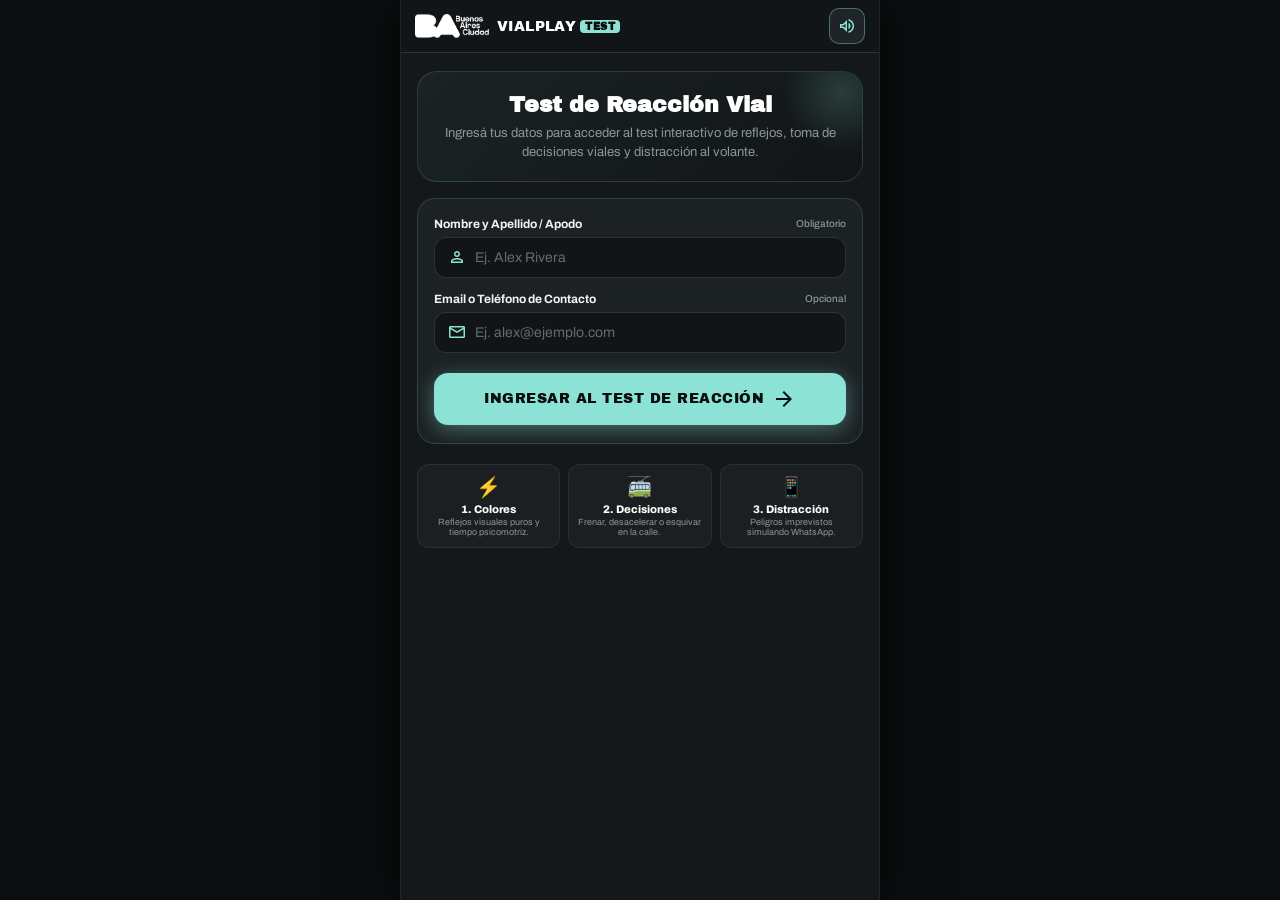
==== commit 8a7b7c3d: "feat: Redisenar Panel de Administracion a formato PC y escritorio para el stand" ====
--- a/index.html
+++ b/index.html
@@ -1,4 +1,4 @@
-﻿<!DOCTYPE html>
+<!DOCTYPE html>
 <html lang="es">
 <head>
   <meta charset="UTF-8">
@@ -301,76 +301,165 @@
   </div>
 
   <!-- ===============================================================
-       ADMIN MODAL / PANEL
+       ADMIN MODAL / PANEL (FORMATO PC PARA EL STAND)
        =============================================================== -->
   <div class="admin-modal-overlay" id="admin-modal">
-    <div class="admin-modal-card">
-      <div class="modal-header-row">
-        <div class="modal-title">
-          <span class="material-symbols-outlined" style="color:var(--accent-cyan);">admin_panel_settings</span>
-          <span>Panel de Stand Vial</span>
-        </div>
-        <button type="button" class="header-icon-btn" id="btn-close-admin" title="Cerrar Panel">
-          <span class="material-symbols-outlined">close</span>
-        </button>
+    <div class="admin-modal-card admin-pc-window">
+      
+      <!-- HEADER PC -->
+      <div class="admin-pc-header">
+        <div class="admin-pc-brand">
+          <img src="assets/brand/logo_ba.png" alt="BA Ciudad" class="admin-ba-logo" onerror="this.style.display='none'">
+          <div class="admin-pc-titles">
+            <div class="admin-pc-badge-row">
+              <span class="admin-sys-tag">PANEL DE CONTROL &bull; STAND VIAL</span>
+              <span class="admin-live-tag"><span class="live-dot"></span> EN VIVO</span>
+            </div>
+            <h2 class="admin-pc-title">Monitoreo de Participantes y M&eacute;tricas</h2>
+          </div>
+        </div>
+
+        <div class="admin-header-actions">
+          <div class="admin-hint-pill">
+            <span class="material-symbols-outlined" style="font-size:14px;">keyboard</span>
+            <span>Atajo: <strong>Ctrl + A</strong></span>
+          </div>
+          <button type="button" class="btn-close-pc-admin" id="btn-close-admin" title="Cerrar Panel (Esc)">
+            <span class="material-symbols-outlined">close</span>
+            <span class="btn-text-pc">Cerrar Panel</span>
+          </button>
+        </div>
       </div>
 
-      <!-- Password auth view -->
-      <div id="admin-auth-view" style="display:flex;flex-direction:column;gap:10px;">
-        <p style="font-size:12px;color:var(--text-muted);">Ingres&aacute; la clave de operador para ver m&eacute;tricas y exportar:</p>
-        <div class="input-box-wrap">
-          <span class="material-symbols-outlined">lock</span>
-          <input type="password" id="input-admin-pass" class="text-input" placeholder="Clave de acceso">
-        </div>
-        <button type="button" class="btn-login-submit" id="btn-submit-admin-auth">Acceder</button>
-        <div id="admin-auth-error" style="color:var(--accent-red);font-size:11px;display:none;text-align:center;">Clave incorrecta (predeterminada: vial2026)</div>
+      <!-- Password auth view (PC Centered Box) -->
+      <div id="admin-auth-view" class="admin-pc-auth-wrap">
+        <div class="admin-auth-card">
+          <div class="auth-icon-wrap">
+            <span class="material-symbols-outlined" style="font-size:28px;">lock_open</span>
+          </div>
+          <h3 class="auth-card-title">Acceso Operador del Stand</h3>
+          <p class="auth-card-desc">Ingres&aacute; la clave de administrador para acceder a las estad&iacute;sticas completas del stand, listado de participantes y exportaci&oacute;n a Excel.</p>
+          <div class="input-box-wrap" style="width:100%;margin:14px 0 6px;">
+            <span class="material-symbols-outlined">key</span>
+            <input type="password" id="input-admin-pass" class="text-input" placeholder="Clave de operador (vial2026)">
+          </div>
+          <div id="admin-auth-error" class="admin-auth-err">Clave incorrecta. Clave predeterminada: <code>vial2026</code></div>
+          <button type="button" class="btn-login-submit" id="btn-submit-admin-auth" style="margin-top:12px;width:100%;">
+            <span class="material-symbols-outlined">login</span>
+            <span>Ingresar al Panel del Stand</span>
+          </button>
+        </div>
       </div>
 
-      <!-- Protected Admin Content -->
-      <div id="admin-content-view" style="display:none;flex-direction:column;gap:12px;">
-        <div class="admin-metrics-row">
-          <div class="metric-pill">
-            <div class="metric-num" id="admin-stat-total">0</div>
-            <div class="metric-tag">Participantes</div>
-          </div>
-          <div class="metric-pill">
-            <div class="metric-num" id="admin-stat-best">0.00s</div>
-            <div class="metric-tag">R&eacute;cord</div>
-          </div>
-          <div class="metric-pill">
-            <div class="metric-num" id="admin-stat-avg">0.00s</div>
-            <div class="metric-tag">Promedio</div>
-          </div>
-        </div>
-
-        <div class="admin-table-wrap">
-          <table class="admin-table">
+      <!-- Protected Admin Content (Formato PC) -->
+      <div id="admin-content-view" class="admin-pc-content" style="display:none;">
+        
+        <!-- 4 Widescreen KPI Metric Cards -->
+        <div class="admin-kpi-grid">
+          <div class="kpi-card">
+            <div class="kpi-icon-wrap cyan">
+              <span class="material-symbols-outlined">group</span>
+            </div>
+            <div class="kpi-info">
+              <span class="kpi-label">Total Participantes</span>
+              <span class="kpi-value" id="admin-stat-total">0</span>
+              <span class="kpi-sub">Evaluaciones registradas</span>
+            </div>
+          </div>
+
+          <div class="kpi-card">
+            <div class="kpi-icon-wrap green">
+              <span class="material-symbols-outlined">emoji_events</span>
+            </div>
+            <div class="kpi-info">
+              <span class="kpi-label">R&eacute;cord del Stand</span>
+              <span class="kpi-value text-green" id="admin-stat-best">0.00s</span>
+              <span class="kpi-sub">Tiempo m&aacute;s r&aacute;pido</span>
+            </div>
+          </div>
+
+          <div class="kpi-card">
+            <div class="kpi-icon-wrap yellow">
+              <span class="material-symbols-outlined">speed</span>
+            </div>
+            <div class="kpi-info">
+              <span class="kpi-label">Tiempo Promedio</span>
+              <span class="kpi-value text-yellow" id="admin-stat-avg">0.00s</span>
+              <span class="kpi-sub">Media general del stand</span>
+            </div>
+          </div>
+
+          <div class="kpi-card">
+            <div class="kpi-icon-wrap purple">
+              <span class="material-symbols-outlined">verified</span>
+            </div>
+            <div class="kpi-info">
+              <span class="kpi-label">Tasa de Acierto</span>
+              <span class="kpi-value text-purple" id="admin-stat-acc">100%</span>
+              <span class="kpi-sub">Precisi&oacute;n psicomotriz</span>
+            </div>
+          </div>
+        </div>
+
+        <!-- Desktop Action & Search Toolbar -->
+        <div class="admin-pc-toolbar">
+          <div class="toolbar-left">
+            <div class="search-input-wrap">
+              <span class="material-symbols-outlined">search</span>
+              <input type="text" id="admin-search-input" placeholder="Buscar por participante o email...">
+            </div>
+            <div class="filter-level-group" id="admin-level-filters">
+              <button type="button" class="lvl-filter-btn active" data-filter="all">Todos</button>
+              <button type="button" class="lvl-filter-btn" data-filter="1">1. Colores</button>
+              <button type="button" class="lvl-filter-btn" data-filter="2">2. Decisiones</button>
+              <button type="button" class="lvl-filter-btn" data-filter="3">3. Celular</button>
+            </div>
+          </div>
+
+          <div class="toolbar-right">
+            <button type="button" class="btn-pc-action export" id="btn-admin-export">
+              <span class="material-symbols-outlined">download</span>
+              <span>Exportar a Excel (CSV)</span>
+            </button>
+            <button type="button" class="btn-pc-action danger" id="btn-admin-clear">
+              <span class="material-symbols-outlined">delete_sweep</span>
+              <span>Borrar Historial</span>
+            </button>
+          </div>
+        </div>
+
+        <!-- Desktop Table Container -->
+        <div class="admin-pc-table-wrap">
+          <table class="admin-pc-table">
             <thead>
               <tr>
+                <th style="width:45px;">#</th>
+                <th style="width:145px;">Fecha y Hora</th>
                 <th>Participante</th>
-                <th>Email</th>
-                <th>Nivel</th>
-                <th>Reac.</th>
-                <th>Acierto</th>
+                <th>Email / Contacto</th>
+                <th style="width:155px;">Nivel Evaluado</th>
+                <th style="width:130px;">T. Promedio</th>
+                <th style="width:115px;">Mejor Reacc.</th>
+                <th style="width:95px;">Aciertos</th>
               </tr>
             </thead>
             <tbody id="admin-table-body">
               <tr>
-                <td colspan="5" style="text-align:center;color:var(--text-muted);padding:14px;">No hay registros a&uacute;n.</td>
+                <td colspan="8" style="text-align:center;color:var(--text-muted);padding:26px;">No hay registros a&uacute;n.</td>
               </tr>
             </tbody>
           </table>
         </div>
 
-        <button type="button" class="btn-admin-action export" id="btn-admin-export">
-          <span class="material-symbols-outlined">download</span>
-          <span>Exportar a Excel / CSV</span>
-        </button>
-
-        <button type="button" class="btn-admin-action" id="btn-admin-clear" style="color:var(--accent-red);border-color:rgba(255,68,68,0.3);">
-          <span class="material-symbols-outlined">delete_sweep</span>
-          <span>Borrar Historial</span>
-        </button>
+        <!-- PC Footer -->
+        <div class="admin-pc-footer">
+          <div class="footer-note">
+            <span class="material-symbols-outlined" style="font-size:16px;">devices</span>
+            <span>Estaci&oacute;n local de stand &bull; Datos guardados en este equipo</span>
+          </div>
+          <div class="records-counter" id="admin-records-count">0 registros</div>
+        </div>
+
       </div>
 
     </div>
--- a/style.css
+++ b/style.css
@@ -1,4 +1,4 @@
-﻿/* ==========================================================================
+/* ==========================================================================
    VIAL PLAY - TEST DE TIEMPO DE REACCIÓN
    Mobile-First Stylesheet | Gobierno de la Ciudad de Buenos Aires
    ========================================================================== */
@@ -1337,128 +1337,587 @@
 /* ==========================================================================
    ADMIN MODAL
    ========================================================================== */
+/* ==========================================================================
+   PANEL DE ADMINISTRACION - FORMATO PC WORKSTATION PARA EL STAND
+   ========================================================================== */
+
 .admin-modal-overlay {
   position: fixed;
   inset: 0;
-  background: rgba(0, 0, 0, 0.85);
-  backdrop-filter: blur(8px);
-  -webkit-backdrop-filter: blur(8px);
-  z-index: 100;
+  background: rgba(5, 8, 10, 0.88);
+  backdrop-filter: blur(14px);
+  -webkit-backdrop-filter: blur(14px);
+  z-index: 10000;
   display: none;
   align-items: center;
   justify-content: center;
-  padding: 16px;
+  padding: 20px;
+  opacity: 0;
+  transition: opacity 0.25s ease;
 }
 
 .admin-modal-overlay.active {
   display: flex;
-}
-
-.admin-modal-card {
-  width: 100%;
-  max-width: 440px;
-  background: var(--surface-card);
-  border: 1px solid var(--surface-border);
+  opacity: 1;
+}
+
+.admin-pc-window {
+  width: 95vw;
+  max-width: 1240px;
+  height: 90vh;
+  max-height: 880px;
+  background: #101518;
+  border: 1px solid rgba(141, 226, 214, 0.25);
   border-radius: 20px;
-  padding: 20px 18px;
   display: flex;
   flex-direction: column;
-  gap: 14px;
-  max-height: 90vh;
-  overflow-y: auto;
-  box-shadow: 0 10px 40px rgba(0, 0, 0, 0.8);
-}
-
-.modal-header-row {
+  overflow: hidden;
+  box-shadow: 0 25px 80px rgba(0, 0, 0, 0.9), 0 0 50px rgba(141, 226, 214, 0.08);
+  animation: adminScaleIn 0.25s cubic-bezier(0.16, 1, 0.3, 1);
+}
+
+@keyframes adminScaleIn {
+  from {
+    transform: scale(0.96);
+    opacity: 0;
+  }
+  to {
+    transform: scale(1);
+    opacity: 1;
+  }
+}
+
+/* Header PC */
+.admin-pc-header {
   display: flex;
   align-items: center;
   justify-content: space-between;
-}
-
-.modal-title {
+  padding: 16px 24px;
+  background: #161c20;
+  border-bottom: 1px solid rgba(255, 255, 255, 0.08);
+  flex-shrink: 0;
+}
+
+.admin-pc-brand {
+  display: flex;
+  align-items: center;
+  gap: 16px;
+}
+
+.admin-ba-logo {
+  height: 36px;
+  width: auto;
+  object-fit: contain;
+}
+
+.admin-pc-titles {
+  display: flex;
+  flex-direction: column;
+}
+
+.admin-pc-badge-row {
+  display: flex;
+  align-items: center;
+  gap: 8px;
+  margin-bottom: 2px;
+}
+
+.admin-sys-tag {
+  font-family: var(--font-condensed);
+  font-size: 11px;
+  font-weight: 800;
+  letter-spacing: 1px;
+  color: var(--accent-cyan);
+  text-transform: uppercase;
+}
+
+.admin-live-tag {
+  display: inline-flex;
+  align-items: center;
+  gap: 5px;
+  font-size: 10px;
+  font-weight: 800;
+  color: var(--accent-green);
+  background: rgba(0, 230, 118, 0.12);
+  padding: 2px 8px;
+  border-radius: 20px;
+  letter-spacing: 0.5px;
+}
+
+.live-dot {
+  width: 6px;
+  height: 6px;
+  border-radius: 50%;
+  background: var(--accent-green);
+  box-shadow: 0 0 8px var(--accent-green);
+  animation: livePulse 2s infinite;
+}
+
+@keyframes livePulse {
+  0%, 100% { opacity: 1; transform: scale(1); }
+  50% { opacity: 0.4; transform: scale(0.85); }
+}
+
+.admin-pc-title {
   font-family: var(--font-display);
-  font-size: 16px;
-  color: #fff;
+  font-size: 19px;
+  color: #ffffff;
+  letter-spacing: -0.2px;
+  margin: 0;
+}
+
+.admin-header-actions {
+  display: flex;
+  align-items: center;
+  gap: 12px;
+}
+
+.admin-hint-pill {
+  font-size: 12px;
+  color: var(--text-muted);
+  background: rgba(255, 255, 255, 0.05);
+  padding: 6px 12px;
+  border-radius: 8px;
+  border: 1px solid rgba(255, 255, 255, 0.07);
   display: flex;
   align-items: center;
   gap: 6px;
 }
 
-.admin-metrics-row {
-  display: grid;
-  grid-template-columns: 1fr 1fr 1fr;
+.btn-close-pc-admin {
+  display: inline-flex;
+  align-items: center;
   gap: 6px;
-}
-
-.metric-pill {
-  background: #111516;
-  border: 1px solid rgba(255, 255, 255, 0.08);
+  background: #242c30;
+  border: 1px solid rgba(255, 255, 255, 0.14);
+  color: #ffffff;
+  padding: 8px 14px;
   border-radius: 10px;
-  padding: 8px 6px;
-  text-align: center;
-}
-
-.metric-num {
-  font-family: var(--font-condensed);
-  font-size: 18px;
-  font-weight: 800;
-  color: var(--accent-cyan);
-}
-
-.metric-tag {
-  font-size: 9px;
-  color: var(--text-muted);
-  text-transform: uppercase;
-}
-
-.admin-table-wrap {
-  max-height: 200px;
-  overflow-y: auto;
-  background: #111516;
-  border-radius: 10px;
-  border: 1px solid rgba(255, 255, 255, 0.06);
-}
-
-.admin-table {
-  width: 100%;
-  border-collapse: collapse;
-  font-size: 11px;
-}
-
-.admin-table th {
-  position: sticky;
-  top: 0;
-  background: #191f22;
-  color: var(--accent-cyan);
-  padding: 6px 8px;
-  text-align: left;
-  font-weight: 800;
-  font-size: 10px;
-}
-
-.admin-table td {
-  padding: 6px 8px;
-  border-top: 1px solid rgba(255, 255, 255, 0.04);
-  color: #ffffff;
-}
-
-.btn-admin-action {
-  background: #242c30;
-  border: 1px solid rgba(255, 255, 255, 0.12);
-  color: #fff;
-  border-radius: 10px;
-  padding: 10px;
   font-size: 12px;
   font-weight: 700;
   cursor: pointer;
-  display: flex;
-  align-items: center;
-  justify-content: center;
+  transition: all 0.2s ease;
+}
+
+.btn-close-pc-admin:hover {
+  background: var(--accent-red);
+  border-color: var(--accent-red);
+  color: #fff;
+}
+
+/* Password Auth View PC */
+.admin-pc-auth-wrap {
+  flex: 1;
+  display: flex;
+  align-items: center;
+  justify-content: center;
+  padding: 40px 20px;
+  background: radial-gradient(circle at center, rgba(141, 226, 214, 0.05) 0%, transparent 70%);
+}
+
+.admin-auth-card {
+  width: 100%;
+  max-width: 440px;
+  background: #161c20;
+  border: 1px solid rgba(141, 226, 214, 0.22);
+  border-radius: 18px;
+  padding: 32px 28px;
+  text-align: center;
+  box-shadow: 0 15px 50px rgba(0, 0, 0, 0.7);
+  display: flex;
+  flex-direction: column;
+  align-items: center;
+}
+
+.auth-icon-wrap {
+  width: 58px;
+  height: 58px;
+  border-radius: 50%;
+  background: rgba(141, 226, 214, 0.12);
+  color: var(--accent-cyan);
+  display: flex;
+  align-items: center;
+  justify-content: center;
+  margin-bottom: 14px;
+}
+
+.auth-card-title {
+  font-family: var(--font-display);
+  font-size: 18px;
+  color: #ffffff;
+  margin-bottom: 8px;
+}
+
+.auth-card-desc {
+  font-size: 13px;
+  color: var(--text-muted);
+  line-height: 1.45;
+  margin-bottom: 10px;
+}
+
+.admin-auth-err {
+  font-size: 12px;
+  color: var(--accent-red);
+  margin-top: 6px;
+  display: none;
+}
+
+.admin-auth-err code {
+  background: rgba(255, 68, 68, 0.15);
+  padding: 1px 5px;
+  border-radius: 4px;
+  color: #ff8a80;
+}
+
+/* Protected PC Content */
+.admin-pc-content {
+  flex: 1;
+  display: flex;
+  flex-direction: column;
+  padding: 20px 24px;
+  gap: 16px;
+  overflow: hidden;
+  min-height: 0;
+}
+
+/* 4 Widescreen KPI Cards */
+.admin-kpi-grid {
+  display: grid;
+  grid-template-columns: repeat(4, 1fr);
+  gap: 14px;
+  flex-shrink: 0;
+}
+
+.kpi-card {
+  background: #161c20;
+  border: 1px solid rgba(255, 255, 255, 0.08);
+  border-radius: 14px;
+  padding: 14px 18px;
+  display: flex;
+  align-items: center;
+  gap: 14px;
+  transition: transform 0.15s ease, border-color 0.15s ease;
+}
+
+.kpi-card:hover {
+  border-color: rgba(141, 226, 214, 0.35);
+  transform: translateY(-2px);
+}
+
+.kpi-icon-wrap {
+  width: 46px;
+  height: 46px;
+  border-radius: 12px;
+  display: flex;
+  align-items: center;
+  justify-content: center;
+  flex-shrink: 0;
+}
+
+.kpi-icon-wrap.cyan {
+  background: rgba(141, 226, 214, 0.15);
+  color: var(--accent-cyan);
+}
+
+.kpi-icon-wrap.green {
+  background: rgba(0, 230, 118, 0.15);
+  color: var(--accent-green);
+}
+
+.kpi-icon-wrap.yellow {
+  background: rgba(255, 198, 0, 0.15);
+  color: var(--accent-yellow);
+}
+
+.kpi-icon-wrap.purple {
+  background: rgba(168, 85, 247, 0.15);
+  color: #c084fc;
+}
+
+.kpi-info {
+  display: flex;
+  flex-direction: column;
+}
+
+.kpi-label {
+  font-size: 11px;
+  text-transform: uppercase;
+  font-weight: 800;
+  color: var(--text-muted);
+  letter-spacing: 0.5px;
+}
+
+.kpi-value {
+  font-family: var(--font-condensed);
+  font-size: 26px;
+  font-weight: 900;
+  color: #ffffff;
+  line-height: 1.1;
+  margin: 2px 0;
+}
+
+.kpi-value.text-green { color: var(--accent-green); }
+.kpi-value.text-yellow { color: var(--accent-yellow); }
+.kpi-value.text-purple { color: #d8b4fe; }
+
+.kpi-sub {
+  font-size: 11px;
+  color: var(--text-dim);
+}
+
+/* PC Toolbar */
+.admin-pc-toolbar {
+  display: flex;
+  align-items: center;
+  justify-content: space-between;
+  gap: 14px;
+  flex-wrap: wrap;
+  background: #161c20;
+  padding: 10px 16px;
+  border-radius: 12px;
+  border: 1px solid rgba(255, 255, 255, 0.07);
+  flex-shrink: 0;
+}
+
+.toolbar-left {
+  display: flex;
+  align-items: center;
+  gap: 12px;
+  flex: 1;
+  flex-wrap: wrap;
+}
+
+.search-input-wrap {
+  display: flex;
+  align-items: center;
+  gap: 8px;
+  background: #0d1113;
+  border: 1px solid rgba(255, 255, 255, 0.12);
+  border-radius: 10px;
+  padding: 7px 12px;
+  width: 270px;
+}
+
+.search-input-wrap input {
+  background: transparent;
+  border: none;
+  outline: none;
+  color: #ffffff;
+  font-size: 12px;
+  width: 100%;
+  font-family: var(--font-main);
+}
+
+.search-input-wrap .material-symbols-outlined {
+  font-size: 18px;
+  color: var(--text-muted);
+}
+
+.filter-level-group {
+  display: flex;
+  align-items: center;
   gap: 6px;
 }
 
-.btn-admin-action.export {
+.lvl-filter-btn {
+  background: #20272b;
+  border: 1px solid rgba(255, 255, 255, 0.08);
+  color: var(--text-muted);
+  padding: 7px 12px;
+  border-radius: 8px;
+  font-size: 11px;
+  font-weight: 700;
+  cursor: pointer;
+  transition: all 0.15s ease;
+}
+
+.lvl-filter-btn.active, .lvl-filter-btn:hover {
+  background: var(--accent-cyan);
+  color: #0b0e0f;
+  border-color: var(--accent-cyan);
+}
+
+.toolbar-right {
+  display: flex;
+  align-items: center;
+  gap: 10px;
+}
+
+.btn-pc-action {
+  display: inline-flex;
+  align-items: center;
+  gap: 6px;
+  padding: 8px 14px;
+  border-radius: 10px;
+  font-size: 12px;
+  font-weight: 700;
+  cursor: pointer;
+  transition: all 0.15s ease;
+  border: 1px solid transparent;
+}
+
+.btn-pc-action.export {
   background: rgba(0, 230, 118, 0.15);
-  border-color: var(--accent-green);
   color: #69f0ae;
+  border-color: rgba(0, 230, 118, 0.4);
+}
+
+.btn-pc-action.export:hover {
+  background: var(--accent-green);
+  color: #000;
+}
+
+.btn-pc-action.danger {
+  background: rgba(255, 68, 68, 0.12);
+  color: #ff8a80;
+  border-color: rgba(255, 68, 68, 0.35);
+}
+
+.btn-pc-action.danger:hover {
+  background: var(--accent-red);
+  color: #fff;
+}
+
+/* Desktop Data Table */
+.admin-pc-table-wrap {
+  flex: 1;
+  overflow-y: auto;
+  overflow-x: auto;
+  background: #13181b;
+  border: 1px solid rgba(255, 255, 255, 0.08);
+  border-radius: 12px;
+  min-height: 220px;
+}
+
+.admin-pc-table-wrap::-webkit-scrollbar {
+  width: 8px;
+  height: 8px;
+}
+
+.admin-pc-table-wrap::-webkit-scrollbar-thumb {
+  background: #252e33;
+  border-radius: 4px;
+}
+
+.admin-pc-table {
+  width: 100%;
+  border-collapse: separate;
+  border-spacing: 0;
+  font-size: 12px;
+  text-align: left;
+}
+
+.admin-pc-table thead th {
+  position: sticky;
+  top: 0;
+  z-index: 2;
+  background: #1b2226;
+  color: var(--accent-cyan);
+  padding: 12px 14px;
+  font-family: var(--font-condensed);
+  font-size: 12px;
+  font-weight: 800;
+  letter-spacing: 0.5px;
+  text-transform: uppercase;
+  border-bottom: 2px solid rgba(141, 226, 214, 0.25);
+}
+
+.admin-pc-table tbody tr {
+  transition: background 0.12s ease;
+}
+
+.admin-pc-table tbody tr:hover {
+  background: rgba(141, 226, 214, 0.05);
+}
+
+.admin-pc-table tbody td {
+  padding: 12px 14px;
+  color: #ffffff;
+  border-bottom: 1px solid rgba(255, 255, 255, 0.04);
+  vertical-align: middle;
+}
+
+/* Badges for Data Table */
+.badge-lvl {
+  display: inline-flex;
+  align-items: center;
+  gap: 4px;
+  padding: 3px 8px;
+  border-radius: 6px;
+  font-size: 11px;
+  font-weight: 700;
+}
+
+.badge-lvl-1 { background: rgba(41, 121, 255, 0.15); color: #82b1ff; }
+.badge-lvl-2 { background: rgba(255, 198, 0, 0.15); color: #ffd54f; }
+.badge-lvl-3 { background: rgba(168, 85, 247, 0.15); color: #d8b4fe; }
+
+.badge-speed {
+  display: inline-flex;
+  align-items: center;
+  font-family: var(--font-condensed);
+  font-size: 13px;
+  font-weight: 800;
+  padding: 3px 9px;
+  border-radius: 6px;
+}
+
+.badge-speed-fast { background: rgba(0, 230, 118, 0.15); color: #00e676; }
+.badge-speed-mid { background: rgba(255, 198, 0, 0.15); color: #ffc600; }
+.badge-speed-slow { background: rgba(255, 68, 68, 0.15); color: #ff5252; }
+
+/* PC Footer */
+.admin-pc-footer {
+  display: flex;
+  align-items: center;
+  justify-content: space-between;
+  padding: 10px 16px;
+  background: #14191c;
+  border-radius: 10px;
+  font-size: 11px;
+  color: var(--text-muted);
+  border: 1px solid rgba(255, 255, 255, 0.05);
+  flex-shrink: 0;
+}
+
+.footer-note {
+  display: flex;
+  align-items: center;
+  gap: 6px;
+}
+
+.records-counter {
+  font-weight: 700;
+  color: var(--accent-cyan);
+}
+
+/* Responsiveness for PC Admin Panel */
+@media (max-width: 960px) {
+  .admin-kpi-grid {
+    grid-template-columns: repeat(2, 1fr);
+  }
+  .search-input-wrap {
+    width: 100%;
+  }
+}
+
+@media (max-width: 600px) {
+  .admin-pc-window {
+    width: 100vw;
+    height: 100vh;
+    max-height: 100vh;
+    border-radius: 0;
+  }
+  .admin-pc-header {
+    padding: 12px 14px;
+  }
+  .admin-pc-content {
+    padding: 12px 14px;
+  }
+  .btn-text-pc {
+    display: none;
+  }
+  .admin-hint-pill {
+    display: none;
+  }
 }
